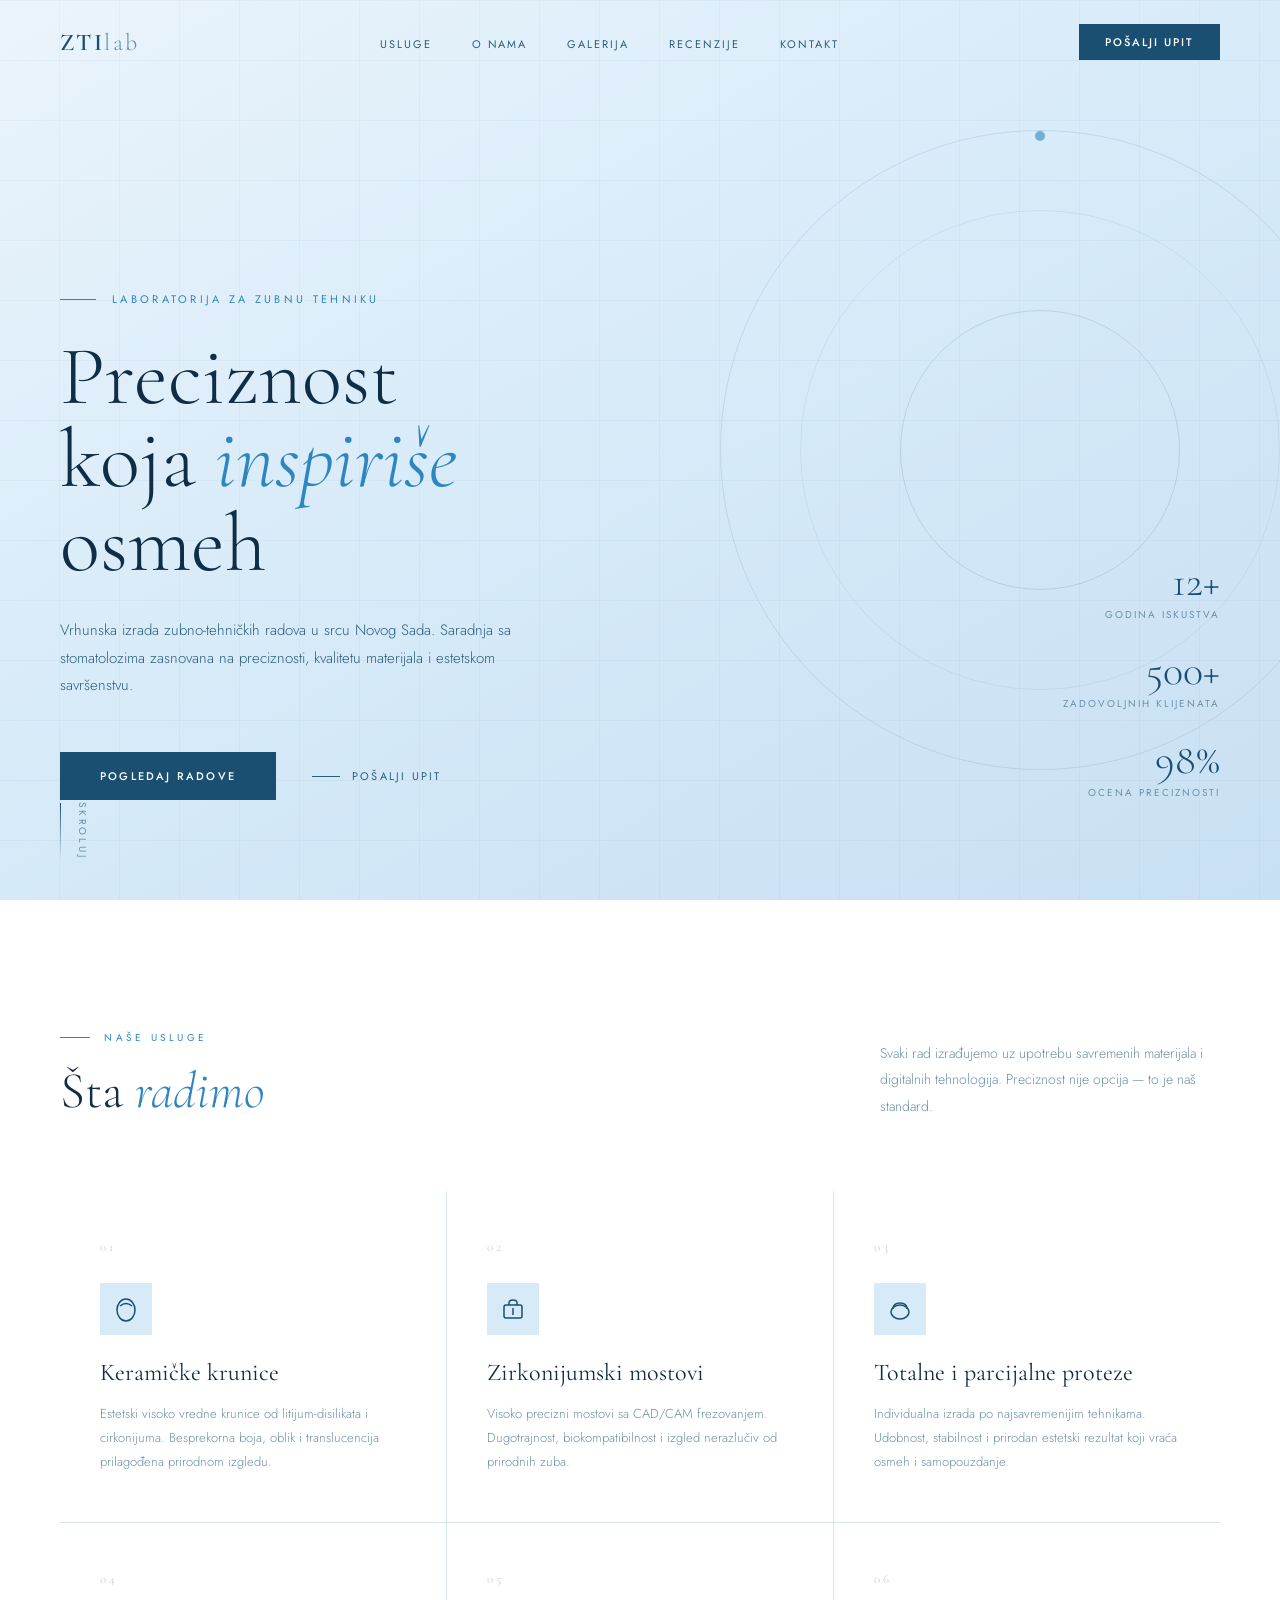
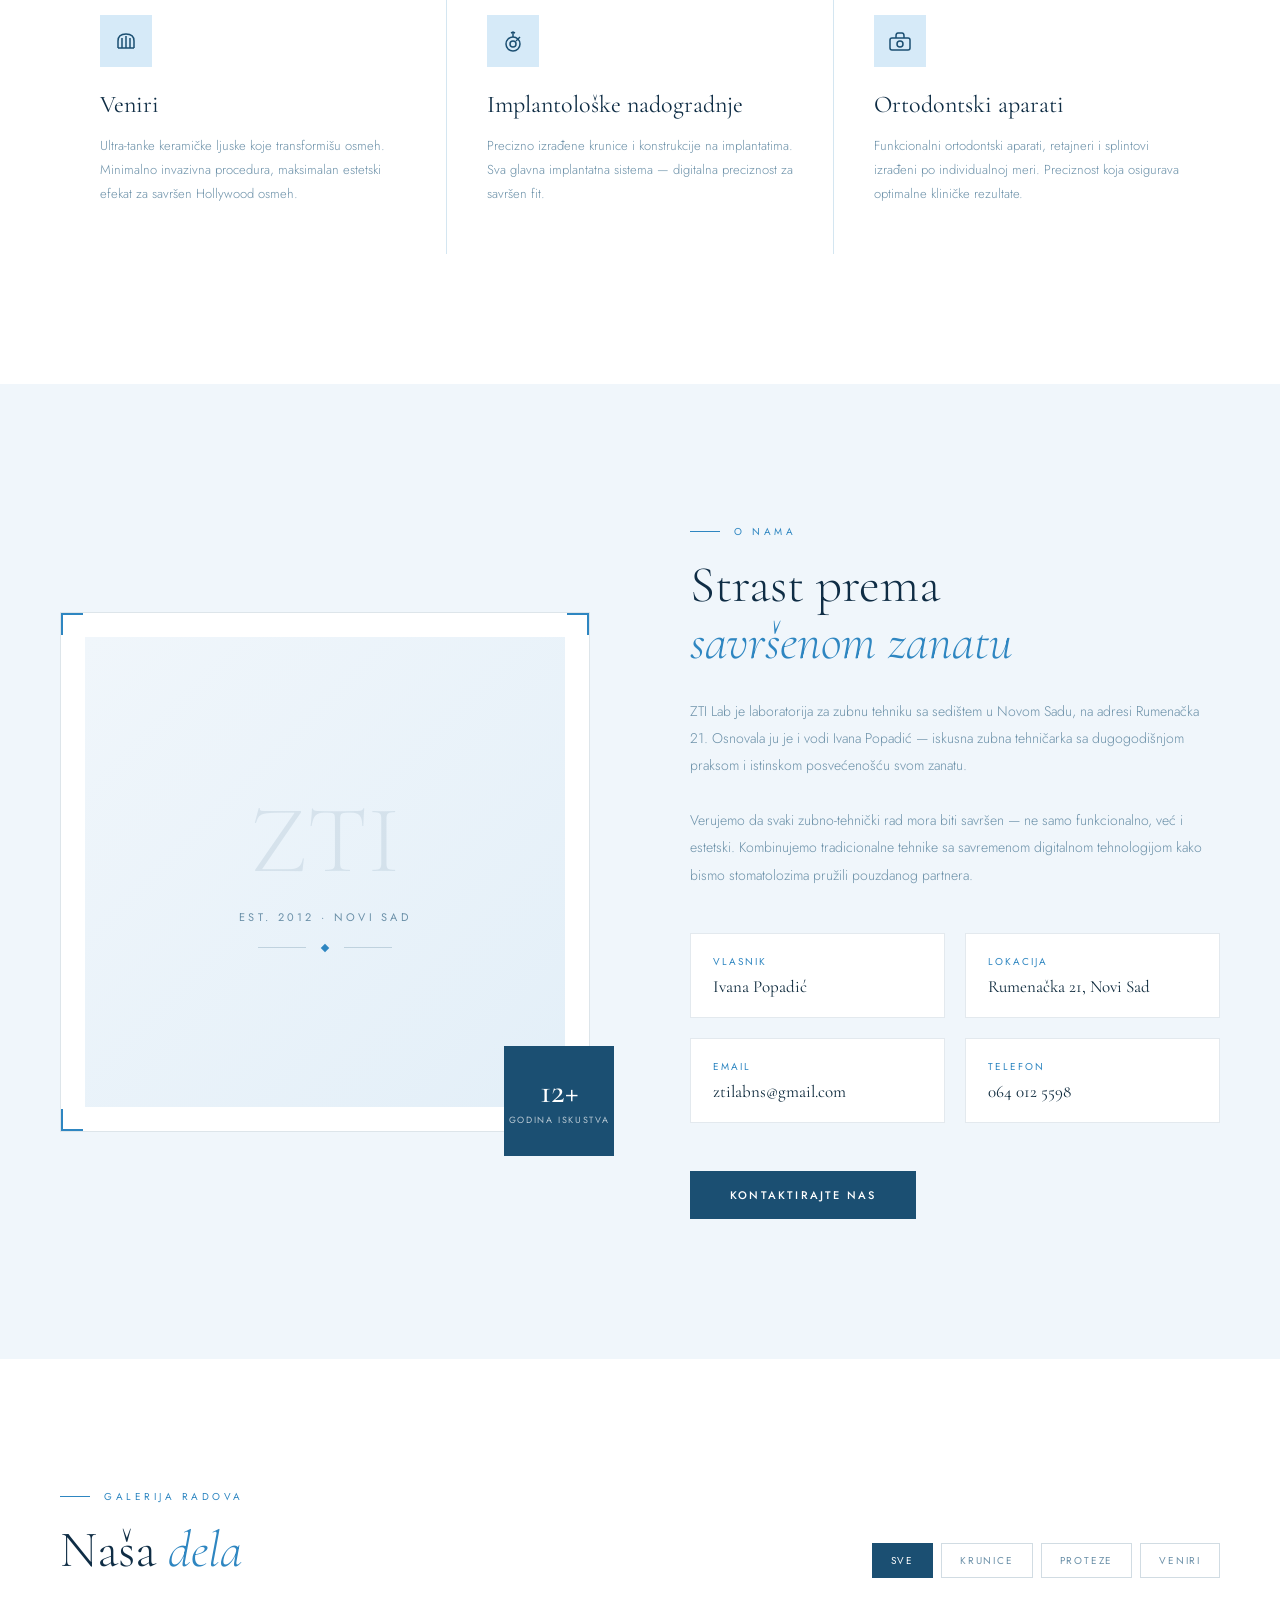
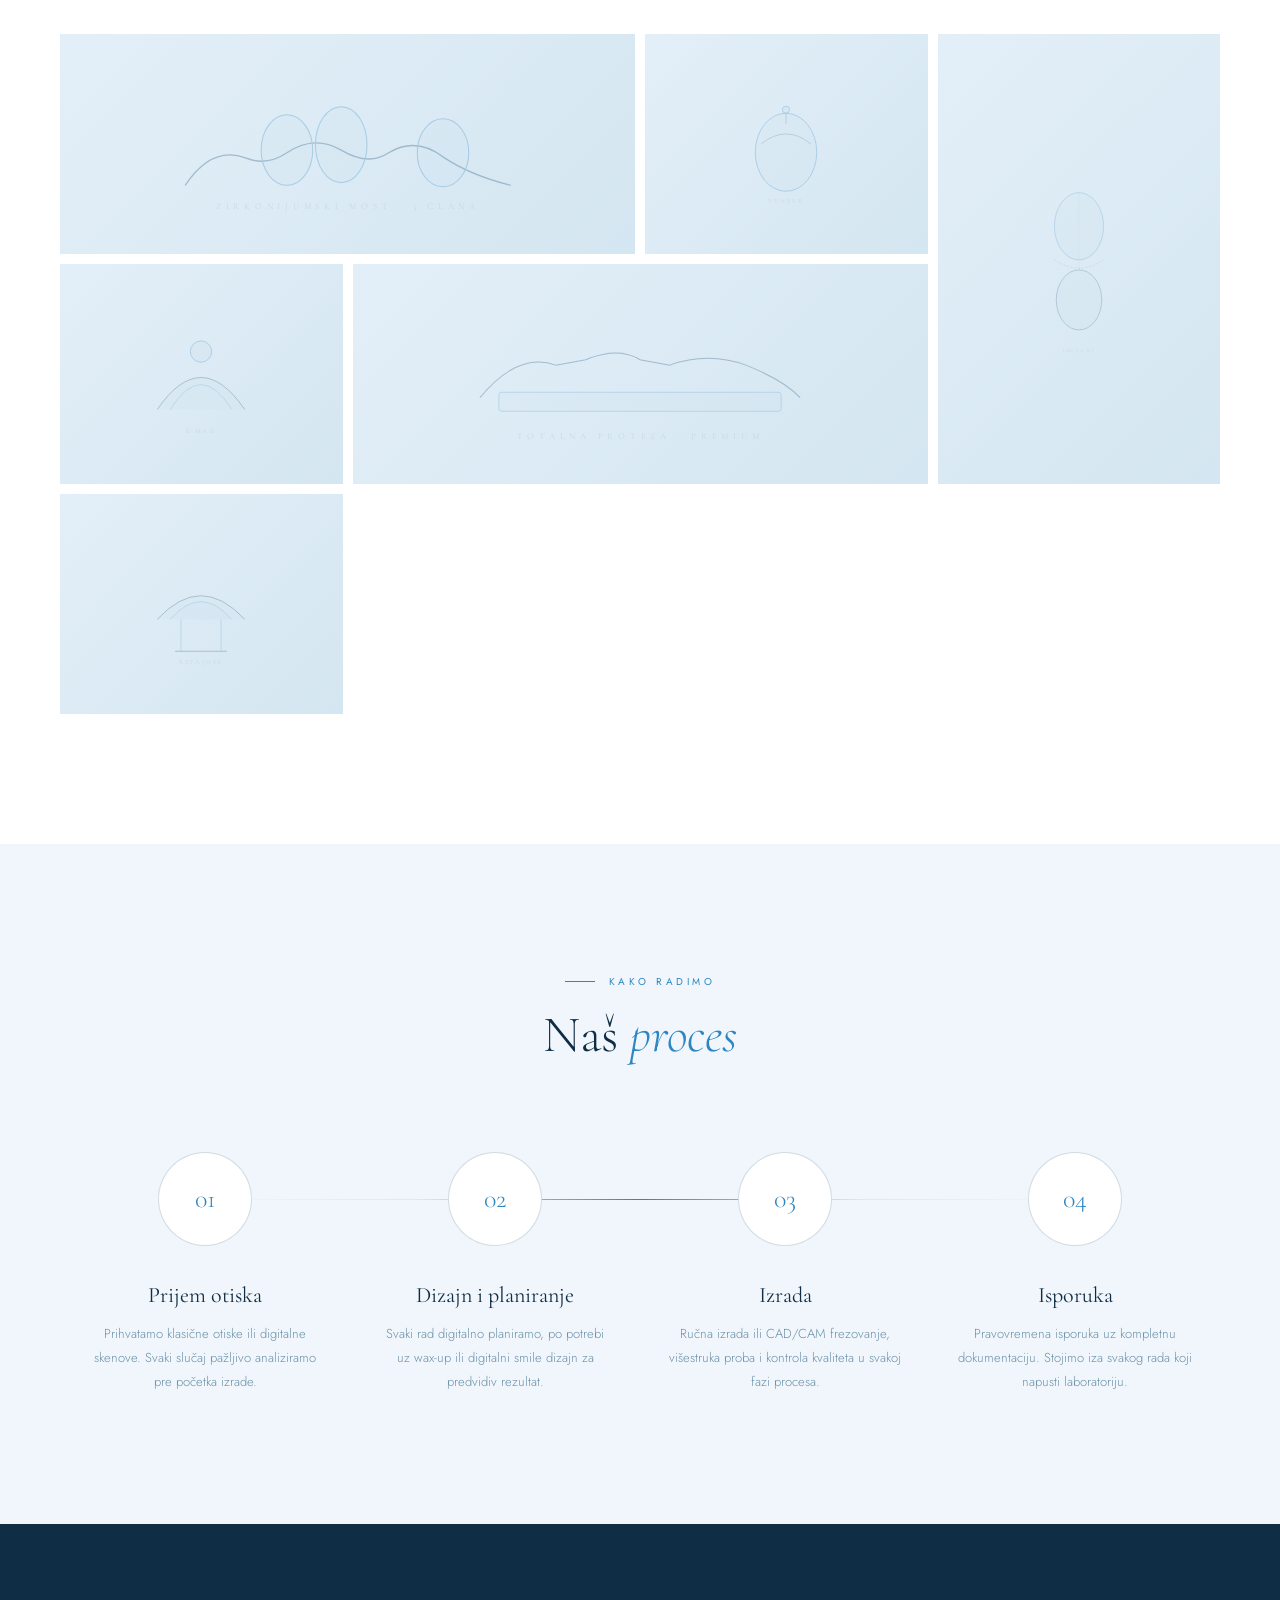
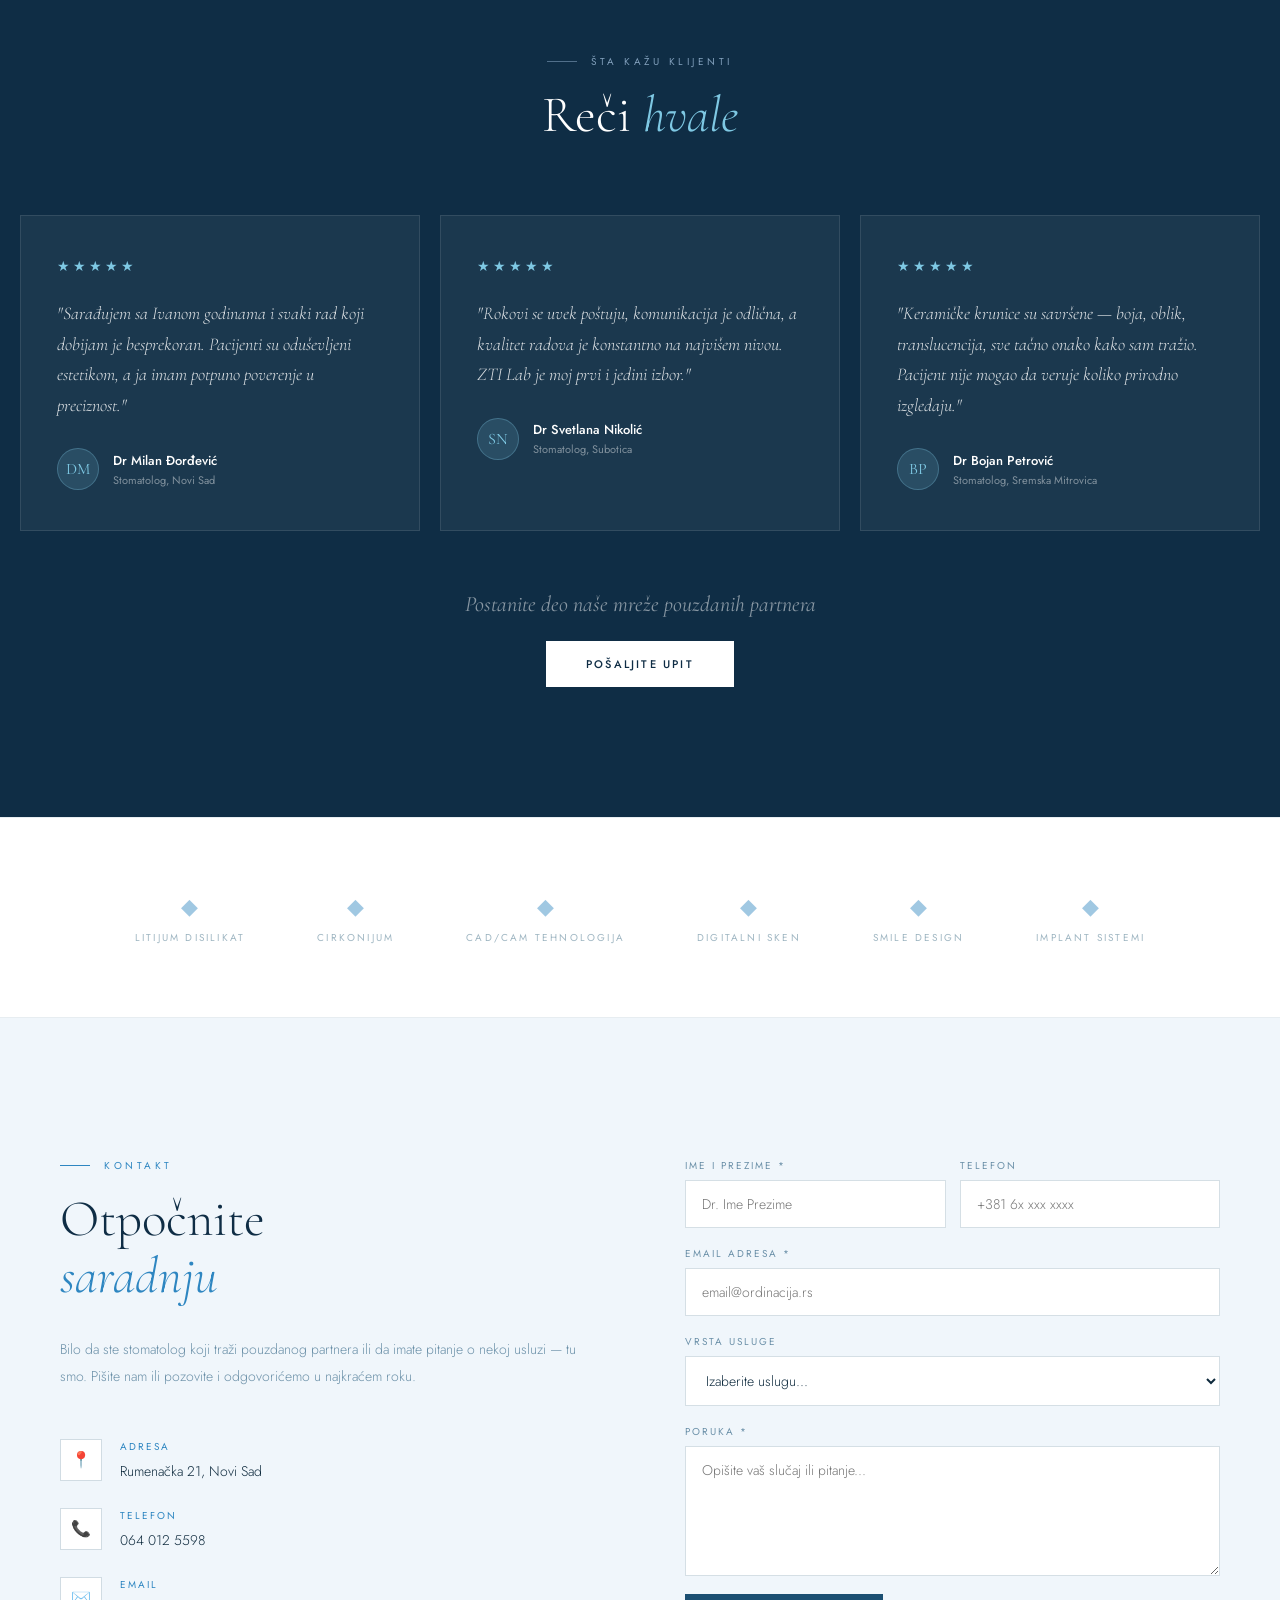
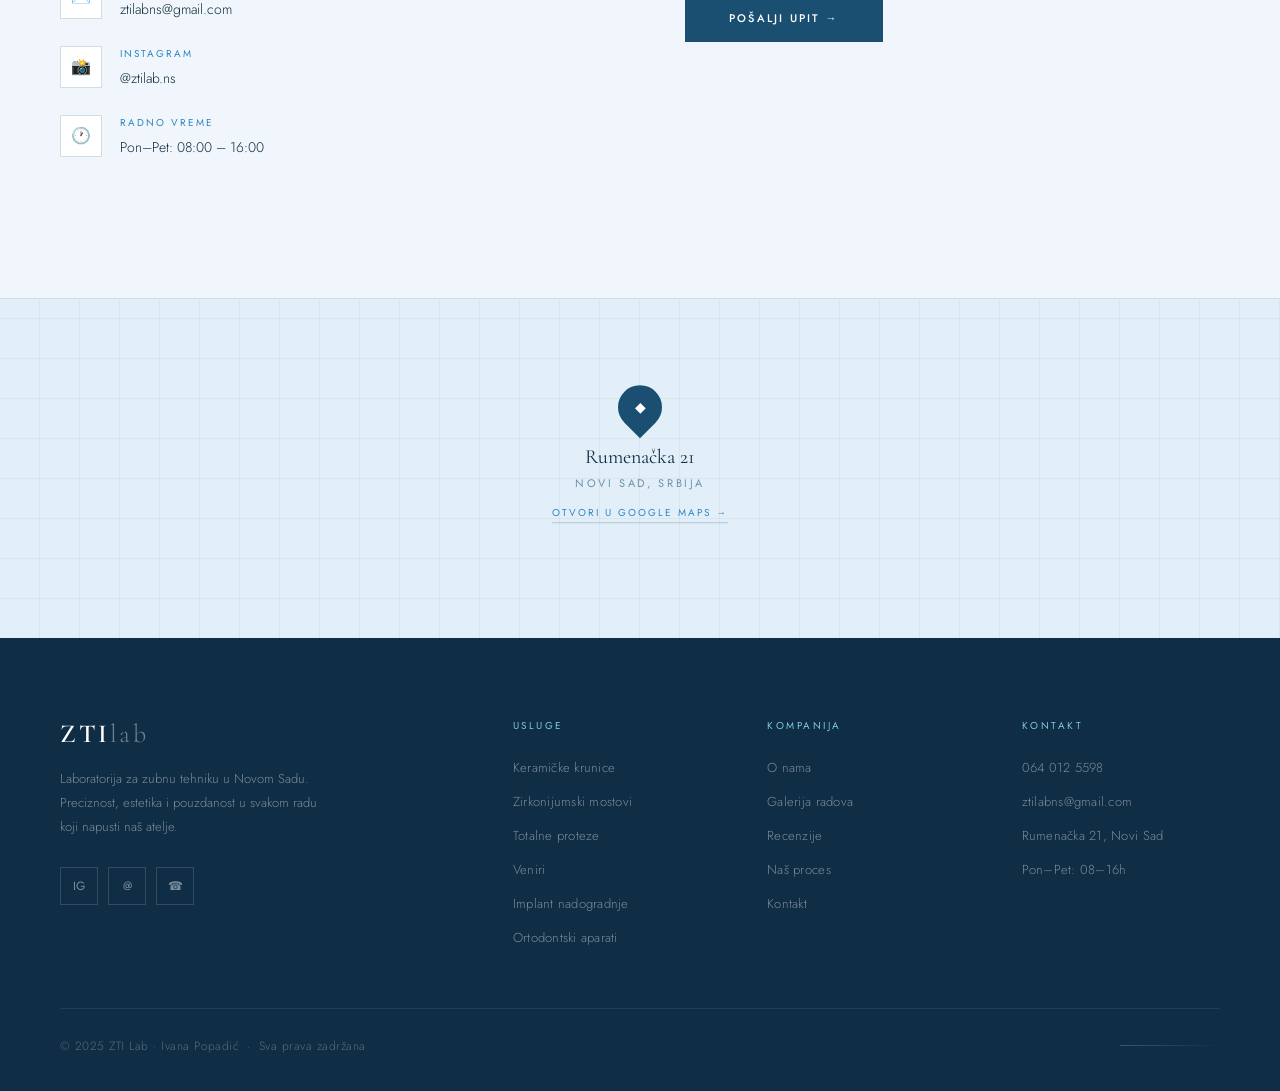
==== index.html @ 90ef0a5a "Add files via upload" ====
<!DOCTYPE html>
<html lang="sr">
<head>
<meta charset="UTF-8">
<meta name="viewport" content="width=device-width, initial-scale=1.0">
<title>ZTI Lab – Laboratorija za Zubnu Tehniku | Novi Sad</title>
<link rel="preconnect" href="https://fonts.googleapis.com">
<link href="https://fonts.googleapis.com/css2?family=Cormorant+Garamond:ital,wght@0,300;0,400;0,500;0,600;1,300;1,400&family=Jost:wght@200;300;400;500&display=swap" rel="stylesheet">
<style>
*, *::before, *::after { margin: 0; padding: 0; box-sizing: border-box; }

:root {
  --blue:        #1B4F72;
  --blue-light:  #2E86C1;
  --blue-mid:    #1A5276;
  --blue-pale:   #D6EAF8;
  --blue-dark:   #0F2D45;
  --accent:      #1B4F72;
  --bg:          #F0F6FB;
  --bg-2:        #E3EFF8;
  --bg-3:        #D4E6F1;
  --bg-card:     #FFFFFF;
  --text:        #0E2A3D;
  --text-mid:    #2C5F7A;
  --text-muted:  #6B90A8;
  --white:       #FFFFFF;
}

html { scroll-behavior: smooth; }

body {
  font-family: 'Jost', sans-serif;
  background: var(--bg);
  color: var(--text);
  overflow-x: hidden;
}

/* NAV */
nav {
  position: fixed;
  top: 0; left: 0; right: 0;
  z-index: 500;
  padding: 24px 60px;
  display: flex;
  align-items: center;
  justify-content: space-between;
  transition: background 0.4s, padding 0.4s, box-shadow 0.4s;
}
nav.scrolled {
  background: rgba(240,246,251,0.96);
  backdrop-filter: blur(16px);
  padding: 14px 60px;
  box-shadow: 0 1px 0 rgba(27,79,114,0.12);
}
.nav-logo {
  font-family: 'Cormorant Garamond', serif;
  font-size: 24px;
  font-weight: 600;
  letter-spacing: 0.1em;
  color: var(--blue);
  text-decoration: none;
}
.nav-logo span { color: var(--text-muted); font-weight: 300; }
.nav-links { display: flex; gap: 40px; list-style: none; }
.nav-links a {
  font-size: 11px;
  font-weight: 400;
  letter-spacing: 0.18em;
  text-transform: uppercase;
  color: var(--text-mid);
  text-decoration: none;
  transition: color 0.3s;
  position: relative;
}
.nav-links a::after {
  content: '';
  position: absolute;
  bottom: -4px; left: 0;
  width: 0; height: 1px;
  background: var(--blue-light);
  transition: width 0.3s ease;
}
.nav-links a:hover { color: var(--blue); }
.nav-links a:hover::after { width: 100%; }
.nav-cta {
  font-size: 11px;
  letter-spacing: 0.18em;
  text-transform: uppercase;
  color: var(--white);
  background: var(--blue);
  padding: 10px 26px;
  text-decoration: none;
  font-weight: 500;
  transition: background 0.3s, transform 0.2s;
}
.nav-cta:hover { background: var(--blue-light); transform: translateY(-1px); }
.hamburger {
  display: none;
  flex-direction: column;
  gap: 5px;
  background: none;
  border: none;
  padding: 4px;
  cursor: pointer;
}
.hamburger span { display: block; width: 24px; height: 1px; background: var(--blue); }

/* HERO */
.hero {
  min-height: 100vh;
  display: flex;
  align-items: flex-end;
  padding: 0 60px 100px;
  position: relative;
  overflow: hidden;
  background: linear-gradient(150deg, #EAF4FC 0%, #D6EAF8 50%, #C8E0F4 100%);
}
.hero-circles {
  position: absolute;
  right: -80px; top: 50%;
  transform: translateY(-50%);
  width: 640px; height: 640px;
  pointer-events: none;
}
.hero-circle-1 {
  position: absolute;
  inset: 0;
  border: 1px solid rgba(27,79,114,0.12);
  border-radius: 50%;
  animation: spin 40s linear infinite;
}
.hero-circle-2 {
  position: absolute;
  inset: 80px;
  border: 1px solid rgba(27,79,114,0.08);
  border-radius: 50%;
  animation: spin 28s linear infinite reverse;
}
.hero-circle-3 {
  position: absolute;
  inset: 180px;
  border: 1px solid rgba(27,79,114,0.15);
  border-radius: 50%;
}
.hero-dot {
  position: absolute;
  width: 10px; height: 10px;
  background: var(--blue-light);
  border-radius: 50%;
  top: 0; left: 50%;
  transform: translateX(-50%);
  opacity: 0.6;
}
@keyframes spin { to { transform: rotate(360deg); } }

.hero-grid {
  position: absolute;
  inset: 0;
  background-image:
    repeating-linear-gradient(0deg, transparent, transparent 59px, rgba(27,79,114,0.04) 59px, rgba(27,79,114,0.04) 60px),
    repeating-linear-gradient(90deg, transparent, transparent 59px, rgba(27,79,114,0.04) 59px, rgba(27,79,114,0.04) 60px);
}

.hero-content { position: relative; z-index: 2; max-width: 680px; }
.hero-eyebrow {
  font-size: 11px;
  letter-spacing: 0.3em;
  text-transform: uppercase;
  color: var(--blue-light);
  margin-bottom: 28px;
  display: flex;
  align-items: center;
  gap: 16px;
  opacity: 0;
  animation: fadeUp 0.9s 0.3s forwards;
}
.hero-eyebrow::before { content: ''; width: 36px; height: 1px; background: var(--blue-light); }
.hero-title {
  font-family: 'Cormorant Garamond', serif;
  font-size: clamp(52px, 6.5vw, 88px);
  font-weight: 300;
  line-height: 1.0;
  color: var(--blue-dark);
  margin-bottom: 32px;
  opacity: 0;
  animation: fadeUp 0.9s 0.5s forwards;
}
.hero-title em { font-style: italic; color: var(--blue-light); }
.hero-desc {
  font-size: 15px;
  font-weight: 300;
  line-height: 1.85;
  color: var(--text-mid);
  max-width: 460px;
  margin-bottom: 52px;
  opacity: 0;
  animation: fadeUp 0.9s 0.7s forwards;
}
.hero-actions {
  display: flex;
  align-items: center;
  gap: 36px;
  opacity: 0;
  animation: fadeUp 0.9s 0.9s forwards;
}
.btn-primary {
  background: var(--blue);
  color: var(--white);
  padding: 16px 40px;
  font-size: 11px;
  letter-spacing: 0.2em;
  text-transform: uppercase;
  font-weight: 500;
  text-decoration: none;
  transition: background 0.3s, transform 0.2s;
  display: inline-block;
}
.btn-primary:hover { background: var(--blue-light); transform: translateY(-2px); }
.btn-secondary {
  font-size: 11px;
  letter-spacing: 0.2em;
  text-transform: uppercase;
  color: var(--text-mid);
  text-decoration: none;
  display: flex;
  align-items: center;
  gap: 12px;
  transition: color 0.3s;
}
.btn-secondary::before { content: ''; width: 28px; height: 1px; background: currentColor; transition: width 0.3s; }
.btn-secondary:hover { color: var(--blue); }
.btn-secondary:hover::before { width: 44px; }

.hero-stats {
  position: absolute;
  bottom: 100px; right: 60px;
  z-index: 2;
  display: flex;
  flex-direction: column;
  gap: 28px;
  opacity: 0;
  animation: fadeUp 0.9s 1.1s forwards;
}
.stat { text-align: right; }
.stat-num {
  font-family: 'Cormorant Garamond', serif;
  font-size: 42px;
  font-weight: 300;
  color: var(--blue);
  line-height: 1;
}
.stat-label {
  font-size: 10px;
  letter-spacing: 0.2em;
  text-transform: uppercase;
  color: var(--text-muted);
  margin-top: 4px;
}

.scroll-indicator {
  position: absolute;
  bottom: 40px; left: 60px;
  display: flex;
  align-items: center;
  gap: 14px;
  z-index: 2;
  opacity: 0;
  animation: fadeUp 0.9s 1.2s forwards;
}
.scroll-line {
  width: 1px; height: 56px;
  background: linear-gradient(to bottom, var(--blue), transparent);
  animation: pulse 2s ease-in-out infinite;
}
@keyframes pulse { 0%,100%{opacity:1} 50%{opacity:0.3} }
.scroll-text {
  font-size: 10px;
  letter-spacing: 0.28em;
  text-transform: uppercase;
  color: var(--text-muted);
  writing-mode: vertical-rl;
}

@keyframes fadeUp {
  from { opacity: 0; transform: translateY(28px); }
  to   { opacity: 1; transform: translateY(0); }
}

/* SECTION HELPERS */
.section-label {
  font-size: 10px;
  letter-spacing: 0.35em;
  text-transform: uppercase;
  color: var(--blue-light);
  display: flex;
  align-items: center;
  gap: 14px;
  margin-bottom: 18px;
}
.section-label::before { content: ''; width: 30px; height: 1px; background: var(--blue-light); }
.section-title {
  font-family: 'Cormorant Garamond', serif;
  font-size: clamp(34px, 4vw, 54px);
  font-weight: 300;
  line-height: 1.1;
  color: var(--blue-dark);
}
.section-title em { font-style: italic; color: var(--blue-light); }

/* REVEAL */
.reveal { opacity: 0; transform: translateY(36px); transition: opacity 0.75s ease, transform 0.75s ease; }
.reveal.visible { opacity: 1; transform: translateY(0); }
.reveal-d1 { transition-delay: 0.1s; }
.reveal-d2 { transition-delay: 0.2s; }
.reveal-d3 { transition-delay: 0.3s; }

/* USLUGE */
.services {
  padding: 130px 60px;
  background: var(--white);
}
.services-header {
  display: flex;
  justify-content: space-between;
  align-items: flex-end;
  margin-bottom: 72px;
}
.services-intro {
  max-width: 340px;
  font-size: 14px;
  font-weight: 300;
  line-height: 1.9;
  color: var(--text-muted);
}
.services-grid {
  display: grid;
  grid-template-columns: repeat(3, 1fr);
  gap: 1px;
  background: var(--bg-3);
}
.service-card {
  background: var(--white);
  padding: 48px 40px;
  transition: background 0.35s;
  position: relative;
  overflow: hidden;
}
.service-card::after {
  content: '';
  position: absolute;
  bottom: 0; left: 0;
  width: 100%; height: 3px;
  background: var(--blue-light);
  transform: scaleX(0);
  transform-origin: left;
  transition: transform 0.4s ease;
}
.service-card:hover { background: var(--bg); }
.service-card:hover::after { transform: scaleX(1); }
.service-number {
  font-family: 'Cormorant Garamond', serif;
  font-size: 13px;
  letter-spacing: 0.2em;
  color: var(--blue-pale);
  color: rgba(27,79,114,0.25);
  margin-bottom: 28px;
}
.service-icon-wrap {
  width: 52px; height: 52px;
  background: var(--blue-pale);
  display: flex;
  align-items: center;
  justify-content: center;
  margin-bottom: 24px;
  transition: background 0.3s;
}
.service-card:hover .service-icon-wrap { background: var(--blue); }
.service-icon-wrap svg { transition: stroke 0.3s; }
.service-card:hover .service-icon-wrap svg { stroke: white !important; }
.service-name {
  font-family: 'Cormorant Garamond', serif;
  font-size: 24px;
  font-weight: 400;
  color: var(--blue-dark);
  margin-bottom: 14px;
  line-height: 1.2;
}
.service-desc {
  font-size: 13px;
  font-weight: 300;
  line-height: 1.85;
  color: var(--text-muted);
}

/* O NAMA */
.about {
  padding: 140px 60px;
  background: var(--bg);
  display: grid;
  grid-template-columns: 1fr 1fr;
  gap: 100px;
  align-items: center;
}
.about-visual {
  position: relative;
  height: 520px;
}
.about-frame {
  position: absolute;
  inset: 0;
  background: var(--white);
  border: 1px solid rgba(27,79,114,0.15);
  display: flex;
  align-items: center;
  justify-content: center;
}
.about-frame-inner {
  width: calc(100% - 48px);
  height: calc(100% - 48px);
  background: linear-gradient(135deg, var(--bg) 0%, var(--bg-2) 100%);
  display: flex;
  flex-direction: column;
  align-items: center;
  justify-content: center;
  gap: 20px;
}
.about-monogram {
  font-family: 'Cormorant Garamond', serif;
  font-size: 96px;
  font-weight: 300;
  color: rgba(27,79,114,0.1);
  line-height: 1;
}
.about-frame-label {
  font-size: 11px;
  letter-spacing: 0.3em;
  text-transform: uppercase;
  color: var(--text-muted);
}
.about-frame-divider {
  display: flex; align-items: center; gap: 16px;
}
.about-frame-divider-line { width: 48px; height: 1px; background: rgba(27,79,114,0.2); }
.about-frame-divider-dot { width: 6px; height: 6px; background: var(--blue-light); transform: rotate(45deg); }
.about-corner {
  position: absolute;
  width: 22px; height: 22px;
}
.about-corner.tl { top: 0; left: 0; border-top: 2px solid var(--blue-light); border-left: 2px solid var(--blue-light); }
.about-corner.tr { top: 0; right: 0; border-top: 2px solid var(--blue-light); border-right: 2px solid var(--blue-light); }
.about-corner.bl { bottom: 0; left: 0; border-bottom: 2px solid var(--blue-light); border-left: 2px solid var(--blue-light); }
.about-corner.br { bottom: 0; right: 0; border-bottom: 2px solid var(--blue-light); border-right: 2px solid var(--blue-light); }
.about-badge {
  position: absolute;
  bottom: -24px; right: -24px;
  width: 110px; height: 110px;
  background: var(--blue);
  display: flex;
  flex-direction: column;
  align-items: center;
  justify-content: center;
}
.about-badge-num {
  font-family: 'Cormorant Garamond', serif;
  font-size: 34px;
  font-weight: 500;
  color: var(--white);
  line-height: 1;
}
.about-badge-text {
  font-size: 9px;
  letter-spacing: 0.18em;
  text-transform: uppercase;
  color: rgba(255,255,255,0.7);
  text-align: center;
  margin-top: 4px;
}
.about-content .section-title { margin-bottom: 28px; }
.about-text {
  font-size: 14px;
  font-weight: 300;
  line-height: 1.95;
  color: var(--text-muted);
  margin-bottom: 44px;
}
.about-details {
  display: grid;
  grid-template-columns: 1fr 1fr;
  gap: 20px;
  margin-bottom: 48px;
}
.about-detail {
  padding: 20px 22px;
  border: 1px solid rgba(27,79,114,0.12);
  background: var(--white);
}
.about-detail-label {
  font-size: 10px;
  letter-spacing: 0.2em;
  text-transform: uppercase;
  color: var(--blue-light);
  margin-bottom: 7px;
}
.about-detail-value {
  font-family: 'Cormorant Garamond', serif;
  font-size: 17px;
  color: var(--text);
}

/* GALERIJA */
.gallery {
  padding: 130px 60px;
  background: var(--white);
}
.gallery-header {
  display: flex;
  justify-content: space-between;
  align-items: flex-end;
  margin-bottom: 56px;
}
.gallery-filter { display: flex; gap: 8px; }
.filter-btn {
  font-size: 10px;
  letter-spacing: 0.18em;
  text-transform: uppercase;
  padding: 9px 18px;
  background: none;
  border: 1px solid rgba(27,79,114,0.2);
  color: var(--text-muted);
  cursor: pointer;
  transition: all 0.3s;
  font-family: 'Jost', sans-serif;
}
.filter-btn.active, .filter-btn:hover {
  background: var(--blue);
  color: var(--white);
  border-color: var(--blue);
}
.gallery-grid {
  display: grid;
  grid-template-columns: repeat(4, 1fr);
  grid-auto-rows: 220px;
  gap: 10px;
}
.gallery-item { position: relative; overflow: hidden; background: var(--bg-2); }
.gallery-item.wide { grid-column: span 2; }
.gallery-item.tall { grid-row: span 2; }
.gallery-item-inner {
  width: 100%; height: 100%;
  display: flex;
  align-items: center;
  justify-content: center;
  transition: transform 0.6s ease;
  background: linear-gradient(135deg, var(--bg-2), var(--bg-3));
  position: relative;
}
.gallery-item:hover .gallery-item-inner { transform: scale(1.04); }
.gallery-overlay {
  position: absolute;
  inset: 0;
  background: linear-gradient(to top, rgba(11,42,72,0.88) 0%, transparent 55%);
  opacity: 0;
  transition: opacity 0.4s;
  display: flex;
  align-items: flex-end;
  padding: 22px;
}
.gallery-item:hover .gallery-overlay { opacity: 1; }
.gallery-label {
  font-family: 'Cormorant Garamond', serif;
  font-size: 17px;
  color: white;
}
.gallery-sublabel {
  font-size: 10px;
  letter-spacing: 0.18em;
  text-transform: uppercase;
  color: rgba(180,210,240,0.85);
  margin-top: 4px;
}
.gallery-art { opacity: 0.3; }

/* PROCES */
.process {
  padding: 130px 60px;
  background: var(--bg);
}
.process-header { text-align: center; margin-bottom: 88px; }
.process-header .section-label { justify-content: center; }
.process-steps {
  display: grid;
  grid-template-columns: repeat(4, 1fr);
  position: relative;
}
.process-steps::before {
  content: '';
  position: absolute;
  top: 47px;
  left: 12%; right: 12%;
  height: 1px;
  background: linear-gradient(90deg, transparent, var(--blue-pale), var(--blue-light), var(--blue-pale), transparent);
}
.process-step { padding: 0 28px; text-align: center; }
.step-dot {
  width: 94px; height: 94px;
  border: 1px solid rgba(27,79,114,0.2);
  border-radius: 50%;
  display: flex;
  align-items: center;
  justify-content: center;
  margin: 0 auto 36px;
  background: var(--white);
  transition: border-color 0.4s, background 0.4s, box-shadow 0.4s;
}
.process-step:hover .step-dot {
  border-color: var(--blue-light);
  background: var(--blue-pale);
  box-shadow: 0 0 0 8px rgba(27,79,114,0.05);
}
.step-dot-inner {
  font-family: 'Cormorant Garamond', serif;
  font-size: 26px;
  font-weight: 300;
  color: var(--blue-light);
  transition: color 0.4s;
}
.process-step:hover .step-dot-inner { color: var(--blue); }
.step-title {
  font-family: 'Cormorant Garamond', serif;
  font-size: 22px;
  font-weight: 400;
  color: var(--blue-dark);
  margin-bottom: 14px;
}
.step-desc {
  font-size: 13px;
  font-weight: 300;
  line-height: 1.85;
  color: var(--text-muted);
}

/* RECENZIJE */
.reviews {
  padding: 130px 0;
  background: var(--blue-dark);
  overflow: hidden;
}
.reviews-header { text-align: center; margin-bottom: 72px; padding: 0 60px; }
.reviews-header .section-label { justify-content: center; color: rgba(180,210,240,0.7); }
.reviews-header .section-label::before { background: rgba(180,210,240,0.4); }
.reviews-header .section-title { color: var(--white); }
.reviews-header .section-title em { color: #7EC8E3; }

.reviews-track {
  display: flex;
  gap: 20px;
  animation: marquee 32s linear infinite;
  width: max-content;
  padding: 0 20px;
}
.reviews-track:hover { animation-play-state: paused; }
@keyframes marquee { from { transform: translateX(0); } to { transform: translateX(-50%); } }

.review-card {
  width: 400px;
  flex-shrink: 0;
  background: rgba(255,255,255,0.05);
  border: 1px solid rgba(255,255,255,0.1);
  padding: 40px 36px;
  transition: background 0.3s, border-color 0.3s;
}
.review-card:hover {
  background: rgba(255,255,255,0.09);
  border-color: rgba(126,200,227,0.3);
}
.review-stars { color: #7EC8E3; font-size: 14px; letter-spacing: 3px; margin-bottom: 22px; }
.review-text {
  font-family: 'Cormorant Garamond', serif;
  font-size: 18px;
  font-weight: 300;
  font-style: italic;
  line-height: 1.7;
  color: rgba(255,255,255,0.85);
  margin-bottom: 28px;
}
.review-author { display: flex; align-items: center; gap: 14px; }
.review-avatar {
  width: 42px; height: 42px;
  border-radius: 50%;
  background: rgba(126,200,227,0.15);
  border: 1px solid rgba(126,200,227,0.3);
  display: flex;
  align-items: center;
  justify-content: center;
  font-family: 'Cormorant Garamond', serif;
  font-size: 16px;
  color: #7EC8E3;
}
.review-name { font-size: 13px; font-weight: 500; color: var(--white); }
.review-role { font-size: 11px; color: rgba(255,255,255,0.45); margin-top: 2px; }

.reviews-cta { text-align: center; margin-top: 60px; padding: 0 60px; }
.reviews-cta p {
  font-family: 'Cormorant Garamond', serif;
  font-size: 22px;
  font-style: italic;
  color: rgba(255,255,255,0.5);
  margin-bottom: 24px;
}
.btn-primary-light {
  background: var(--white);
  color: var(--blue-dark);
  padding: 15px 40px;
  font-size: 11px;
  letter-spacing: 0.2em;
  text-transform: uppercase;
  font-weight: 500;
  text-decoration: none;
  display: inline-block;
  transition: background 0.3s, transform 0.2s;
}
.btn-primary-light:hover { background: #7EC8E3; transform: translateY(-2px); }

/* CERTIFIKATI */
.certifications {
  padding: 72px 60px;
  background: var(--white);
  border-top: 1px solid rgba(27,79,114,0.1);
  border-bottom: 1px solid rgba(27,79,114,0.1);
}
.cert-inner {
  display: flex;
  align-items: center;
  justify-content: center;
  gap: 72px;
  flex-wrap: wrap;
}
.cert-item { text-align: center; opacity: 0.45; transition: opacity 0.3s; }
.cert-item:hover { opacity: 1; }
.cert-icon { font-size: 22px; color: var(--blue-light); }
.cert-name {
  font-size: 10px;
  letter-spacing: 0.22em;
  text-transform: uppercase;
  color: var(--text-mid);
  display: block;
  margin-top: 8px;
}

/* KONTAKT */
.contact {
  padding: 140px 60px;
  background: var(--bg);
  display: grid;
  grid-template-columns: 1fr 1fr;
  gap: 90px;
}
.contact-info .section-title { margin-bottom: 32px; }
.contact-text {
  font-size: 14px;
  font-weight: 300;
  line-height: 1.95;
  color: var(--text-muted);
  margin-bottom: 48px;
}
.contact-details { display: flex; flex-direction: column; gap: 26px; }
.contact-item { display: flex; gap: 18px; align-items: flex-start; }
.contact-icon {
  width: 42px; height: 42px;
  border: 1px solid rgba(27,79,114,0.2);
  background: var(--white);
  display: flex;
  align-items: center;
  justify-content: center;
  font-size: 16px;
  flex-shrink: 0;
  color: var(--blue-light);
}
.contact-item-label {
  font-size: 10px;
  letter-spacing: 0.2em;
  text-transform: uppercase;
  color: var(--blue-light);
  margin-bottom: 5px;
}
.contact-item-value {
  font-size: 14px;
  font-weight: 300;
  color: var(--text);
  text-decoration: none;
  transition: color 0.3s;
}
a.contact-item-value:hover { color: var(--blue-light); }

/* FORM */
.contact-form { display: flex; flex-direction: column; gap: 18px; }
.form-row { display: grid; grid-template-columns: 1fr 1fr; gap: 14px; }
.form-group { display: flex; flex-direction: column; gap: 7px; }
.form-label {
  font-size: 10px;
  letter-spacing: 0.2em;
  text-transform: uppercase;
  color: var(--text-muted);
}
.form-input, .form-textarea, .form-select {
  background: var(--white);
  border: 1px solid rgba(27,79,114,0.18);
  color: var(--text);
  padding: 13px 16px;
  font-size: 14px;
  font-family: 'Jost', sans-serif;
  font-weight: 300;
  outline: none;
  transition: border-color 0.3s, box-shadow 0.3s;
  width: 100%;
}
.form-input:focus, .form-textarea:focus, .form-select:focus {
  border-color: var(--blue-light);
  box-shadow: 0 0 0 3px rgba(27,79,114,0.08);
}
.form-textarea { resize: vertical; min-height: 130px; }
.form-select option { background: white; color: var(--text); }
.form-submit {
  background: var(--blue);
  color: var(--white);
  border: none;
  padding: 16px 44px;
  font-size: 11px;
  letter-spacing: 0.2em;
  text-transform: uppercase;
  font-weight: 500;
  font-family: 'Jost', sans-serif;
  cursor: pointer;
  transition: background 0.3s, transform 0.2s;
  align-self: flex-start;
}
.form-submit:hover { background: var(--blue-light); transform: translateY(-1px); }
.form-success {
  display: none;
  background: rgba(27,79,114,0.08);
  border: 1px solid rgba(27,79,114,0.25);
  padding: 18px 22px;
  font-size: 13px;
  color: var(--blue);
  letter-spacing: 0.04em;
}

/* MAPA */
.map-section {
  height: 340px;
  position: relative;
  overflow: hidden;
  background: var(--bg-2);
  border-top: 1px solid rgba(27,79,114,0.1);
}
.map-grid {
  position: absolute;
  inset: 0;
  background-image:
    repeating-linear-gradient(0deg, transparent, transparent 39px, rgba(27,79,114,0.06) 39px, rgba(27,79,114,0.06) 40px),
    repeating-linear-gradient(90deg, transparent, transparent 39px, rgba(27,79,114,0.06) 39px, rgba(27,79,114,0.06) 40px);
}
.map-pin {
  position: absolute;
  top: 50%; left: 50%;
  transform: translate(-50%,-60%);
  text-align: center;
  z-index: 2;
}
.map-pin-icon {
  width: 44px; height: 44px;
  background: var(--blue);
  border-radius: 50% 50% 50% 0;
  transform: rotate(-45deg);
  margin: 0 auto 16px;
  display: flex;
  align-items: center;
  justify-content: center;
}
.map-pin-icon::after {
  content: '◆';
  color: white;
  font-size: 14px;
  transform: rotate(45deg);
  display: block;
}
.map-address {
  font-family: 'Cormorant Garamond', serif;
  font-size: 20px;
  color: var(--blue-dark);
  margin-bottom: 6px;
}
.map-city {
  font-size: 11px;
  letter-spacing: 0.24em;
  text-transform: uppercase;
  color: var(--text-muted);
}
.map-link {
  display: inline-block;
  margin-top: 14px;
  font-size: 10px;
  letter-spacing: 0.2em;
  text-transform: uppercase;
  color: var(--blue-light);
  text-decoration: none;
  border-bottom: 1px solid rgba(27,79,114,0.25);
  padding-bottom: 2px;
  transition: border-color 0.3s;
}
.map-link:hover { border-color: var(--blue-light); }

/* FOOTER */
footer {
  background: var(--blue-dark);
  padding: 80px 60px 36px;
}
.footer-top {
  display: grid;
  grid-template-columns: 2fr 1fr 1fr 1fr;
  gap: 56px;
  margin-bottom: 60px;
}
.footer-logo {
  font-family: 'Cormorant Garamond', serif;
  font-size: 26px;
  font-weight: 600;
  letter-spacing: 0.1em;
  color: var(--white);
  text-decoration: none;
  display: block;
  margin-bottom: 18px;
}
.footer-logo span { color: rgba(255,255,255,0.4); font-weight: 300; }
.footer-tagline {
  font-size: 13px;
  font-weight: 300;
  line-height: 1.85;
  color: rgba(255,255,255,0.45);
  max-width: 270px;
  margin-bottom: 28px;
}
.footer-social { display: flex; gap: 10px; }
.social-link {
  width: 38px; height: 38px;
  border: 1px solid rgba(255,255,255,0.15);
  display: flex;
  align-items: center;
  justify-content: center;
  color: rgba(255,255,255,0.45);
  font-size: 12px;
  text-decoration: none;
  transition: all 0.3s;
  font-family: 'Jost', sans-serif;
}
.social-link:hover { border-color: #7EC8E3; color: #7EC8E3; }
.footer-col-title {
  font-size: 10px;
  letter-spacing: 0.25em;
  text-transform: uppercase;
  color: #7EC8E3;
  margin-bottom: 22px;
}
.footer-col ul { list-style: none; display: flex; flex-direction: column; gap: 11px; }
.footer-col ul li a {
  font-size: 13px;
  font-weight: 300;
  color: rgba(255,255,255,0.45);
  text-decoration: none;
  transition: color 0.3s;
  letter-spacing: 0.02em;
}
.footer-col ul li a:hover { color: var(--white); }
.footer-bottom {
  border-top: 1px solid rgba(255,255,255,0.08);
  padding-top: 28px;
  display: flex;
  justify-content: space-between;
  align-items: center;
}
.footer-copy {
  font-size: 12px;
  font-weight: 300;
  color: rgba(255,255,255,0.3);
  letter-spacing: 0.04em;
}
.footer-sep { color: rgba(126,200,227,0.5); margin: 0 8px; }
.footer-line { width: 100px; height: 1px; background: linear-gradient(90deg, #7EC8E3, transparent); opacity: 0.3; }

/* RESPONSIVE */
@media (max-width: 1100px) {
  nav, nav.scrolled { padding: 18px 32px; }
  .nav-links, .nav-cta { display: none; }
  .hamburger { display: flex; }
  .hero { padding: 0 32px 80px; }
  .hero-stats { right: 32px; }
  .services { padding: 80px 32px; }
  .services-header { flex-direction: column; align-items: flex-start; gap: 20px; }
  .services-grid { grid-template-columns: 1fr 1fr; }
  .about { padding: 80px 32px; grid-template-columns: 1fr; gap: 60px; }
  .gallery { padding: 80px 32px; }
  .gallery-header { flex-direction: column; align-items: flex-start; gap: 20px; }
  .gallery-grid { grid-template-columns: 1fr 1fr; }
  .gallery-item.wide { grid-column: span 2; }
  .process { padding: 80px 32px; }
  .process-steps { grid-template-columns: 1fr 1fr; }
  .process-steps::before { display: none; }
  .reviews-header { padding: 0 32px; }
  .reviews-cta { padding: 0 32px; }
  .certifications { padding: 60px 32px; }
  .cert-inner { gap: 40px; }
  .contact { padding: 80px 32px; grid-template-columns: 1fr; gap: 56px; }
  .footer-top { grid-template-columns: 1fr 1fr; gap: 40px; }
  footer { padding: 60px 32px 32px; }
}
@media (max-width: 640px) {
  .hero-stats { display: none; }
  .services-grid { grid-template-columns: 1fr; }
  .gallery-grid { grid-template-columns: 1fr 1fr; grid-auto-rows: 160px; }
  .gallery-item.wide { grid-column: span 2; }
  .gallery-item.tall { grid-row: auto; }
  .process-steps { grid-template-columns: 1fr; }
  .form-row { grid-template-columns: 1fr; }
  .footer-top { grid-template-columns: 1fr; }
  .about-details { grid-template-columns: 1fr; }
}
</style>
</head>
<body>

<!-- NAV -->
<nav id="mainNav">
  <a href="#" class="nav-logo">ZTI<span>lab</span></a>
  <ul class="nav-links">
    <li><a href="#usluge">Usluge</a></li>
    <li><a href="#onama">O nama</a></li>
    <li><a href="#galerija">Galerija</a></li>
    <li><a href="#recenzije">Recenzije</a></li>
    <li><a href="#kontakt">Kontakt</a></li>
  </ul>
  <a href="#kontakt" class="nav-cta">Pošalji upit</a>
  <button class="hamburger" aria-label="Menu">
    <span></span><span></span><span></span>
  </button>
</nav>

<!-- HERO -->
<section class="hero" id="hero">
  <div class="hero-grid"></div>
  <div class="hero-circles">
    <div class="hero-circle-1"><div class="hero-dot"></div></div>
    <div class="hero-circle-2"></div>
    <div class="hero-circle-3"></div>
  </div>
  <div class="hero-content">
    <div class="hero-eyebrow">Laboratorija za zubnu tehniku</div>
    <h1 class="hero-title">Preciznost<br>koja <em>inspiriše</em><br>osmeh</h1>
    <p class="hero-desc">Vrhunska izrada zubno-tehničkih radova u srcu Novog Sada. Saradnja sa stomatolozima zasnovana na preciznosti, kvalitetu materijala i estetskom savršenstvu.</p>
    <div class="hero-actions">
      <a href="#galerija" class="btn-primary">Pogledaj radove</a>
      <a href="#kontakt" class="btn-secondary">Pošalji upit</a>
    </div>
  </div>
  <div class="hero-stats">
    <div class="stat"><div class="stat-num">12+</div><div class="stat-label">Godina iskustva</div></div>
    <div class="stat"><div class="stat-num">500+</div><div class="stat-label">Zadovoljnih klijenata</div></div>
    <div class="stat"><div class="stat-num">98%</div><div class="stat-label">Ocena preciznosti</div></div>
  </div>
  <div class="scroll-indicator">
    <div class="scroll-line"></div>
    <span class="scroll-text">Skroluj</span>
  </div>
</section>

<!-- USLUGE -->
<section class="services" id="usluge">
  <div class="services-header reveal">
    <div>
      <div class="section-label">Naše usluge</div>
      <h2 class="section-title">Šta <em>radimo</em></h2>
    </div>
    <p class="services-intro">Svaki rad izrađujemo uz upotrebu savremenih materijala i digitalnih tehnologija. Preciznost nije opcija — to je naš standard.</p>
  </div>
  <div class="services-grid">
    <div class="service-card reveal">
      <div class="service-number">01</div>
      <div class="service-icon-wrap">
        <svg width="26" height="26" viewBox="0 0 26 26" fill="none" stroke="#1B4F72" stroke-width="1.5">
          <ellipse cx="13" cy="14" rx="9" ry="11"/><path d="M7 10 Q13 5 19 10"/>
        </svg>
      </div>
      <div class="service-name">Keramičke krunice</div>
      <p class="service-desc">Estetski visoko vredne krunice od litijum-disilikata i cirkonijuma. Besprekorna boja, oblik i translucencija prilagođena prirodnom izgledu.</p>
    </div>
    <div class="service-card reveal reveal-d1">
      <div class="service-number">02</div>
      <div class="service-icon-wrap">
        <svg width="26" height="26" viewBox="0 0 26 26" fill="none" stroke="#1B4F72" stroke-width="1.5">
          <rect x="4" y="9" width="18" height="13" rx="2"/><path d="M9 9V7Q9 4 13 4Q17 4 17 7V9"/><line x1="13" y1="12" x2="13" y2="19"/>
        </svg>
      </div>
      <div class="service-name">Zirkonijumski mostovi</div>
      <p class="service-desc">Visoko precizni mostovi sa CAD/CAM frezovanjem. Dugotrajnost, biokompatibilnost i izgled nerazlučiv od prirodnih zuba.</p>
    </div>
    <div class="service-card reveal reveal-d2">
      <div class="service-number">03</div>
      <div class="service-icon-wrap">
        <svg width="26" height="26" viewBox="0 0 26 26" fill="none" stroke="#1B4F72" stroke-width="1.5">
          <ellipse cx="13" cy="16" rx="9" ry="7"/><path d="M6 13 Q6 7 13 7 Q20 7 20 13"/>
        </svg>
      </div>
      <div class="service-name">Totalne i parcijalne proteze</div>
      <p class="service-desc">Individualna izrada po najsavremenijim tehnikama. Udobnost, stabilnost i prirodan estetski rezultat koji vraća osmeh i samopouzdanje.</p>
    </div>
    <div class="service-card reveal">
      <div class="service-number">04</div>
      <div class="service-icon-wrap">
        <svg width="26" height="26" viewBox="0 0 26 26" fill="none" stroke="#1B4F72" stroke-width="1.5">
          <path d="M5 20 L5 13 Q5 6 13 6 Q21 6 21 13 L21 20"/>
          <line x1="5" y1="20" x2="21" y2="20"/>
          <line x1="9" y1="10" x2="9" y2="20"/>
          <line x1="13" y1="8" x2="13" y2="20"/>
          <line x1="17" y1="10" x2="17" y2="20"/>
        </svg>
      </div>
      <div class="service-name">Veniri</div>
      <p class="service-desc">Ultra-tanke keramičke ljuske koje transformišu osmeh. Minimalno invazivna procedura, maksimalan estetski efekat za savršen Hollywood osmeh.</p>
    </div>
    <div class="service-card reveal reveal-d1">
      <div class="service-number">05</div>
      <div class="service-icon-wrap">
        <svg width="26" height="26" viewBox="0 0 26 26" fill="none" stroke="#1B4F72" stroke-width="1.5">
          <circle cx="13" cy="16" r="7"/><line x1="13" y1="9" x2="13" y2="4"/>
          <path d="M11 5 L13 4 L15 5"/><circle cx="13" cy="16" r="3"/>
          <line x1="16" y1="13" x2="20" y2="9"/>
        </svg>
      </div>
      <div class="service-name">Implantološke nadogradnje</div>
      <p class="service-desc">Precizno izrađene krunice i konstrukcije na implantatima. Sva glavna implantatna sistema — digitalna preciznost za savršen fit.</p>
    </div>
    <div class="service-card reveal reveal-d2">
      <div class="service-number">06</div>
      <div class="service-icon-wrap">
        <svg width="26" height="26" viewBox="0 0 26 26" fill="none" stroke="#1B4F72" stroke-width="1.5">
          <rect x="3" y="10" width="20" height="12" rx="2"/>
          <path d="M9 10V8Q9 5 11 5L15 5Q17 5 17 8V10"/>
          <circle cx="13" cy="16" r="3"/>
        </svg>
      </div>
      <div class="service-name">Ortodontski aparati</div>
      <p class="service-desc">Funkcionalni ortodontski aparati, retajneri i splintovi izrađeni po individualnoj meri. Preciznost koja osigurava optimalne kliničke rezultate.</p>
    </div>
  </div>
</section>

<!-- O NAMA -->
<section class="about" id="onama">
  <div class="about-visual reveal">
    <div class="about-frame">
      <span class="about-corner tl"></span>
      <span class="about-corner tr"></span>
      <span class="about-corner bl"></span>
      <span class="about-corner br"></span>
      <div class="about-frame-inner">
        <div class="about-monogram">ZTI</div>
        <div class="about-frame-label">Est. 2012 · Novi Sad</div>
        <div class="about-frame-divider">
          <div class="about-frame-divider-line"></div>
          <div class="about-frame-divider-dot"></div>
          <div class="about-frame-divider-line"></div>
        </div>
      </div>
    </div>
    <div class="about-badge">
      <div class="about-badge-num">12+</div>
      <div class="about-badge-text">Godina iskustva</div>
    </div>
  </div>
  <div class="about-content reveal reveal-d1">
    <div class="section-label">O nama</div>
    <h2 class="section-title">Strast prema<br><em>savršenom zanatu</em></h2>
    <p class="about-text">
      ZTI Lab je laboratorija za zubnu tehniku sa sedištem u Novom Sadu, na adresi Rumenačka 21. Osnovala ju je i vodi Ivana Popadić — iskusna zubna tehničarka sa dugogodišnjom praksom i istinskom posvećenošću svom zanatu.
      <br><br>
      Verujemo da svaki zubno-tehnički rad mora biti savršen — ne samo funkcionalno, već i estetski. Kombinujemo tradicionalne tehnike sa savremenom digitalnom tehnologijom kako bismo stomatolozima pružili pouzdanog partnera.
    </p>
    <div class="about-details">
      <div class="about-detail">
        <div class="about-detail-label">Vlasnik</div>
        <div class="about-detail-value">Ivana Popadić</div>
      </div>
      <div class="about-detail">
        <div class="about-detail-label">Lokacija</div>
        <div class="about-detail-value">Rumenačka 21, Novi Sad</div>
      </div>
      <div class="about-detail">
        <div class="about-detail-label">Email</div>
        <div class="about-detail-value">ztilabns@gmail.com</div>
      </div>
      <div class="about-detail">
        <div class="about-detail-label">Telefon</div>
        <div class="about-detail-value">064 012 5598</div>
      </div>
    </div>
    <a href="#kontakt" class="btn-primary">Kontaktirajte nas</a>
  </div>
</section>

<!-- GALERIJA -->
<section class="gallery" id="galerija">
  <div class="gallery-header reveal">
    <div>
      <div class="section-label">Galerija radova</div>
      <h2 class="section-title">Naša <em>dela</em></h2>
    </div>
    <div class="gallery-filter">
      <button class="filter-btn active">Sve</button>
      <button class="filter-btn">Krunice</button>
      <button class="filter-btn">Proteze</button>
      <button class="filter-btn">Veniri</button>
    </div>
  </div>
  <div class="gallery-grid reveal">
    <div class="gallery-item wide">
      <div class="gallery-item-inner">
        <svg class="gallery-art" viewBox="0 0 560 220" width="380" fill="none" xmlns="http://www.w3.org/2000/svg">
          <path d="M40 170 Q80 110 130 130 Q160 142 190 122 Q230 95 270 118 Q310 142 340 122 Q380 98 420 128 Q460 155 520 170" stroke="#1B4F72" stroke-width="2"/>
          <ellipse cx="190" cy="118" rx="38" ry="52" stroke="#2E86C1" stroke-width="1.5" fill="rgba(46,134,193,0.06)"/>
          <ellipse cx="270" cy="110" rx="38" ry="56" stroke="#2E86C1" stroke-width="1.5" fill="rgba(46,134,193,0.06)"/>
          <ellipse cx="420" cy="122" rx="38" ry="50" stroke="#2E86C1" stroke-width="1.5" fill="rgba(46,134,193,0.06)"/>
          <text x="280" y="205" text-anchor="middle" fill="rgba(27,79,114,0.35)" font-family="Cormorant Garamond" font-size="13" letter-spacing="7">ZIRKONIJUMSKI MOST · 3 ČLANA</text>
        </svg>
        <div class="gallery-overlay">
          <div><div class="gallery-label">Zirkonijumski most — 3 člana</div><div class="gallery-sublabel">Anterior estetika · 2024</div></div>
        </div>
      </div>
    </div>
    <div class="gallery-item">
      <div class="gallery-item-inner">
        <svg class="gallery-art" viewBox="0 0 220 220" width="130" fill="none" xmlns="http://www.w3.org/2000/svg">
          <ellipse cx="110" cy="124" rx="52" ry="66" stroke="#2E86C1" stroke-width="1.5" fill="rgba(46,134,193,0.05)"/>
          <path d="M68 110 Q110 76 152 110" stroke="#1B4F72" stroke-width="1"/>
          <line x1="110" y1="76" x2="110" y2="58" stroke="#1B4F72" stroke-width="1"/>
          <circle cx="110" cy="52" r="6" stroke="#2E86C1" stroke-width="1.5" fill="rgba(46,134,193,0.1)"/>
          <text x="110" y="210" text-anchor="middle" fill="rgba(27,79,114,0.35)" font-family="Cormorant Garamond" font-size="11" letter-spacing="4">VENEER</text>
        </svg>
        <div class="gallery-overlay">
          <div><div class="gallery-label">Keramički veniri</div><div class="gallery-sublabel">E.max Press · 2024</div></div>
        </div>
      </div>
    </div>
    <div class="gallery-item tall">
      <div class="gallery-item-inner">
        <svg class="gallery-art" viewBox="0 0 220 440" width="100" fill="none" xmlns="http://www.w3.org/2000/svg">
          <ellipse cx="110" cy="148" rx="54" ry="74" stroke="#2E86C1" stroke-width="1.5" fill="rgba(46,134,193,0.05)"/>
          <ellipse cx="110" cy="310" rx="50" ry="66" stroke="#1B4F72" stroke-width="1.5" fill="rgba(27,79,114,0.04)"/>
          <path d="M56 222 Q110 258 164 222" stroke="#2E86C1" stroke-width="1" stroke-dasharray="4 4"/>
          <line x1="110" y1="74" x2="110" y2="244" stroke="rgba(27,79,114,0.2)" stroke-width="1"/>
          <text x="110" y="424" text-anchor="middle" fill="rgba(27,79,114,0.35)" font-family="Cormorant Garamond" font-size="11" letter-spacing="3">IMPLANT</text>
        </svg>
        <div class="gallery-overlay">
          <div><div class="gallery-label">Implantološka nadogradnja</div><div class="gallery-sublabel">Zirkon abutment · 2024</div></div>
        </div>
      </div>
    </div>
    <div class="gallery-item">
      <div class="gallery-item-inner">
        <svg class="gallery-art" viewBox="0 0 220 220" width="130" fill="none" xmlns="http://www.w3.org/2000/svg">
          <path d="M36 170 Q110 62 184 170" stroke="#1B4F72" stroke-width="1.5" fill="rgba(46,134,193,0.05)"/>
          <path d="M58 170 Q110 86 162 170" stroke="#2E86C1" stroke-width="1"/>
          <circle cx="110" cy="72" r="18" stroke="#2E86C1" stroke-width="1.5" fill="rgba(46,134,193,0.07)"/>
          <text x="110" y="210" text-anchor="middle" fill="rgba(27,79,114,0.35)" font-family="Cormorant Garamond" font-size="11" letter-spacing="4">E.MAX</text>
        </svg>
        <div class="gallery-overlay">
          <div><div class="gallery-label">Mono-keramička kruna</div><div class="gallery-sublabel">Emax Press · 2025</div></div>
        </div>
      </div>
    </div>
    <div class="gallery-item wide">
      <div class="gallery-item-inner">
        <svg class="gallery-art" viewBox="0 0 560 220" width="380" fill="none" xmlns="http://www.w3.org/2000/svg">
          <path d="M44 144 Q100 76 156 96 L200 88 Q248 68 280 88 L324 96 Q380 76 436 96 Q492 118 516 144" stroke="#1B4F72" stroke-width="1.5" fill="none"/>
          <rect x="72" y="136" width="416" height="28" rx="4" stroke="#2E86C1" stroke-width="1" fill="rgba(46,134,193,0.04)"/>
          <text x="280" y="205" text-anchor="middle" fill="rgba(27,79,114,0.35)" font-family="Cormorant Garamond" font-size="13" letter-spacing="7">TOTALNA PROTEZA · PREMIUM</text>
        </svg>
        <div class="gallery-overlay">
          <div><div class="gallery-label">Totalna proteza</div><div class="gallery-sublabel">Premium akrilat · 2025</div></div>
        </div>
      </div>
    </div>
    <div class="gallery-item">
      <div class="gallery-item-inner">
        <svg class="gallery-art" viewBox="0 0 220 220" width="130" fill="none" xmlns="http://www.w3.org/2000/svg">
          <path d="M36 136 Q110 56 184 136" stroke="#1B4F72" stroke-width="1.5" fill="rgba(46,134,193,0.05)"/>
          <path d="M58 136 Q110 76 162 136" stroke="#2E86C1" stroke-width="1" fill="rgba(27,79,114,0.03)"/>
          <line x1="76" y1="136" x2="76" y2="190" stroke="#2E86C1" stroke-width="1"/>
          <line x1="144" y1="136" x2="144" y2="190" stroke="#2E86C1" stroke-width="1"/>
          <line x1="66" y1="190" x2="154" y2="190" stroke="#1B4F72" stroke-width="1.5"/>
          <text x="110" y="212" text-anchor="middle" fill="rgba(27,79,114,0.35)" font-family="Cormorant Garamond" font-size="11" letter-spacing="3">RETAJNER</text>
        </svg>
        <div class="gallery-overlay">
          <div><div class="gallery-label">Ortodontski retajner</div><div class="gallery-sublabel">Vakum-termoplast · 2025</div></div>
        </div>
      </div>
    </div>
  </div>
</section>

<!-- PROCES -->
<section class="process" id="proces">
  <div class="process-header reveal">
    <div class="section-label">Kako radimo</div>
    <h2 class="section-title">Naš <em>proces</em></h2>
  </div>
  <div class="process-steps">
    <div class="process-step reveal">
      <div class="step-dot"><div class="step-dot-inner">01</div></div>
      <div class="step-title">Prijem otiska</div>
      <p class="step-desc">Prihvatamo klasične otiske ili digitalne skenove. Svaki slučaj pažljivo analiziramo pre početka izrade.</p>
    </div>
    <div class="process-step reveal reveal-d1">
      <div class="step-dot"><div class="step-dot-inner">02</div></div>
      <div class="step-title">Dizajn i planiranje</div>
      <p class="step-desc">Svaki rad digitalno planiramo, po potrebi uz wax-up ili digitalni smile dizajn za predvidiv rezultat.</p>
    </div>
    <div class="process-step reveal reveal-d2">
      <div class="step-dot"><div class="step-dot-inner">03</div></div>
      <div class="step-title">Izrada</div>
      <p class="step-desc">Ručna izrada ili CAD/CAM frezovanje, višestruka proba i kontrola kvaliteta u svakoj fazi procesa.</p>
    </div>
    <div class="process-step reveal reveal-d3">
      <div class="step-dot"><div class="step-dot-inner">04</div></div>
      <div class="step-title">Isporuka</div>
      <p class="step-desc">Pravovremena isporuka uz kompletnu dokumentaciju. Stojimo iza svakog rada koji napusti laboratoriju.</p>
    </div>
  </div>
</section>

<!-- RECENZIJE -->
<section class="reviews" id="recenzije">
  <div class="reviews-header reveal">
    <div class="section-label">Šta kažu klijenti</div>
    <h2 class="section-title">Reči <em>hvale</em></h2>
  </div>
  <div style="overflow:hidden;">
    <div class="reviews-track">
      <div class="review-card">
        <div class="review-stars">★★★★★</div>
        <p class="review-text">"Sarađujem sa Ivanom godinama i svaki rad koji dobijam je besprekoran. Pacijenti su oduševljeni estetikom, a ja imam potpuno poverenje u preciznost."</p>
        <div class="review-author">
          <div class="review-avatar">DM</div>
          <div><div class="review-name">Dr Milan Đorđević</div><div class="review-role">Stomatolog, Novi Sad</div></div>
        </div>
      </div>
      <div class="review-card">
        <div class="review-stars">★★★★★</div>
        <p class="review-text">"Rokovi se uvek poštuju, komunikacija je odlična, a kvalitet radova je konstantno na najvišem nivou. ZTI Lab je moj prvi i jedini izbor."</p>
        <div class="review-author">
          <div class="review-avatar">SN</div>
          <div><div class="review-name">Dr Svetlana Nikolić</div><div class="review-role">Stomatolog, Subotica</div></div>
        </div>
      </div>
      <div class="review-card">
        <div class="review-stars">★★★★★</div>
        <p class="review-text">"Keramičke krunice su savršene — boja, oblik, translucencija, sve tačno onako kako sam tražio. Pacijent nije mogao da veruje koliko prirodno izgledaju."</p>
        <div class="review-author">
          <div class="review-avatar">BP</div>
          <div><div class="review-name">Dr Bojan Petrović</div><div class="review-role">Stomatolog, Sremska Mitrovica</div></div>
        </div>
      </div>
      <div class="review-card">
        <div class="review-stars">★★★★★</div>
        <p class="review-text">"Izuzetna preciznost, vrhunski materijali i profesionalan odnos prema poslu. Preporučujem svakom kolegi koji ceni kvalitet iznad svega."</p>
        <div class="review-author">
          <div class="review-avatar">AJ</div>
          <div><div class="review-name">Dr Ana Jovanović</div><div class="review-role">Ortodont, Beograd</div></div>
        </div>
      </div>
      <div class="review-card">
        <div class="review-stars">★★★★★</div>
        <p class="review-text">"Veniri su izgledali neverovatno — prirodno, savršeno adaptirani. Pacijentkinja je plakala od sreće. To je prava nagrada za dobru saradnju."</p>
        <div class="review-author">
          <div class="review-avatar">MR</div>
          <div><div class="review-name">Dr Marko Radić</div><div class="review-role">Estetski stomatolog, Novi Sad</div></div>
        </div>
      </div>
      <!-- Duplikat za seamless loop -->
      <div class="review-card">
        <div class="review-stars">★★★★★</div>
        <p class="review-text">"Sarađujem sa Ivanom godinama i svaki rad koji dobijam je besprekoran. Pacijenti su oduševljeni estetikom, a ja imam potpuno poverenje u preciznost."</p>
        <div class="review-author">
          <div class="review-avatar">DM</div>
          <div><div class="review-name">Dr Milan Đorđević</div><div class="review-role">Stomatolog, Novi Sad</div></div>
        </div>
      </div>
      <div class="review-card">
        <div class="review-stars">★★★★★</div>
        <p class="review-text">"Rokovi se uvek poštuju, komunikacija je odlična, a kvalitet radova je konstantno na najvišem nivou. ZTI Lab je moj prvi i jedini izbor."</p>
        <div class="review-author">
          <div class="review-avatar">SN</div>
          <div><div class="review-name">Dr Svetlana Nikolić</div><div class="review-role">Stomatolog, Subotica</div></div>
        </div>
      </div>
      <div class="review-card">
        <div class="review-stars">★★★★★</div>
        <p class="review-text">"Keramičke krunice su savršene — boja, oblik, translucencija, sve tačno onako kako sam tražio. Pacijent nije mogao da veruje koliko prirodno izgledaju."</p>
        <div class="review-author">
          <div class="review-avatar">BP</div>
          <div><div class="review-name">Dr Bojan Petrović</div><div class="review-role">Stomatolog, Sremska Mitrovica</div></div>
        </div>
      </div>
      <div class="review-card">
        <div class="review-stars">★★★★★</div>
        <p class="review-text">"Izuzetna preciznost, vrhunski materijali i profesionalan odnos prema poslu. Preporučujem svakom kolegi koji ceni kvalitet iznad svega."</p>
        <div class="review-author">
          <div class="review-avatar">AJ</div>
          <div><div class="review-name">Dr Ana Jovanović</div><div class="review-role">Ortodont, Beograd</div></div>
        </div>
      </div>
      <div class="review-card">
        <div class="review-stars">★★★★★</div>
        <p class="review-text">"Veniri su izgledali neverovatno — prirodno, savršeno adaptirani. Pacijentkinja je plakala od sreće. To je prava nagrada za dobru saradnju."</p>
        <div class="review-author">
          <div class="review-avatar">MR</div>
          <div><div class="review-name">Dr Marko Radić</div><div class="review-role">Estetski stomatolog, Novi Sad</div></div>
        </div>
      </div>
    </div>
  </div>
  <div class="reviews-cta reveal">
    <p>Postanite deo naše mreže pouzdanih partnera</p>
    <a href="#kontakt" class="btn-primary-light">Pošaljite upit</a>
  </div>
</section>

<!-- CERTIFIKATI -->
<section class="certifications reveal">
  <div class="cert-inner">
    <div class="cert-item"><div class="cert-icon">◆</div><span class="cert-name">Litijum disilikat</span></div>
    <div class="cert-item"><div class="cert-icon">◆</div><span class="cert-name">Cirkonijum</span></div>
    <div class="cert-item"><div class="cert-icon">◆</div><span class="cert-name">CAD/CAM tehnologija</span></div>
    <div class="cert-item"><div class="cert-icon">◆</div><span class="cert-name">Digitalni sken</span></div>
    <div class="cert-item"><div class="cert-icon">◆</div><span class="cert-name">Smile Design</span></div>
    <div class="cert-item"><div class="cert-icon">◆</div><span class="cert-name">Implant sistemi</span></div>
  </div>
</section>

<!-- KONTAKT -->
<section class="contact" id="kontakt">
  <div class="contact-info reveal">
    <div class="section-label">Kontakt</div>
    <h2 class="section-title">Otpočnite<br><em>saradnju</em></h2>
    <p class="contact-text">Bilo da ste stomatolog koji traži pouzdanog partnera ili da imate pitanje o nekoj usluzi — tu smo. Pišite nam ili pozovite i odgovorićemo u najkraćem roku.</p>
    <div class="contact-details">
      <div class="contact-item">
        <div class="contact-icon">📍</div>
        <div><div class="contact-item-label">Adresa</div><span class="contact-item-value">Rumenačka 21, Novi Sad</span></div>
      </div>
      <div class="contact-item">
        <div class="contact-icon">📞</div>
        <div><div class="contact-item-label">Telefon</div><a href="tel:+381640125598" class="contact-item-value">064 012 5598</a></div>
      </div>
      <div class="contact-item">
        <div class="contact-icon">✉️</div>
        <div><div class="contact-item-label">Email</div><a href="mailto:ztilabns@gmail.com" class="contact-item-value">ztilabns@gmail.com</a></div>
      </div>
      <div class="contact-item">
        <div class="contact-icon">📸</div>
        <div><div class="contact-item-label">Instagram</div><a href="https://instagram.com/ztilab.ns" target="_blank" class="contact-item-value">@ztilab.ns</a></div>
      </div>
      <div class="contact-item">
        <div class="contact-icon">🕐</div>
        <div><div class="contact-item-label">Radno vreme</div><span class="contact-item-value">Pon–Pet: 08:00 – 16:00</span></div>
      </div>
    </div>
  </div>
  <div class="reveal reveal-d1">
    <form class="contact-form" id="contactForm">
      <div class="form-row">
        <div class="form-group">
          <label class="form-label">Ime i prezime *</label>
          <input type="text" class="form-input" placeholder="Dr. Ime Prezime" required>
        </div>
        <div class="form-group">
          <label class="form-label">Telefon</label>
          <input type="tel" class="form-input" placeholder="+381 6x xxx xxxx">
        </div>
      </div>
      <div class="form-group">
        <label class="form-label">Email adresa *</label>
        <input type="email" class="form-input" placeholder="email@ordinacija.rs" required>
      </div>
      <div class="form-group">
        <label class="form-label">Vrsta usluge</label>
        <select class="form-select">
          <option value="">Izaberite uslugu...</option>
          <option>Keramičke krunice</option>
          <option>Zirkonijumski mostovi</option>
          <option>Proteze</option>
          <option>Veniri</option>
          <option>Implantološke nadogradnje</option>
          <option>Ortodontski aparati</option>
          <option>Ostalo</option>
        </select>
      </div>
      <div class="form-group">
        <label class="form-label">Poruka *</label>
        <textarea class="form-textarea" placeholder="Opišite vaš slučaj ili pitanje..." required></textarea>
      </div>
      <button type="submit" class="form-submit">Pošalji upit →</button>
      <div class="form-success" id="formSuccess">✓ &nbsp; Vaša poruka je uspešno poslata. Javićemo se u roku od 24h.</div>
    </form>
  </div>
</section>

<!-- MAPA -->
<div class="map-section">
  <div class="map-grid"></div>
  <div class="map-pin">
    <div class="map-pin-icon"></div>
    <div class="map-address">Rumenačka 21</div>
    <div class="map-city">Novi Sad, Srbija</div>
    <a href="https://maps.google.com/?q=Rumenačka+21+Novi+Sad" target="_blank" class="map-link">Otvori u Google Maps →</a>
  </div>
</div>

<!-- FOOTER -->
<footer>
  <div class="footer-top">
    <div class="footer-brand">
      <a href="#" class="footer-logo">ZTI<span>lab</span></a>
      <p class="footer-tagline">Laboratorija za zubnu tehniku u Novom Sadu. Preciznost, estetika i pouzdanost u svakom radu koji napusti naš atelje.</p>
      <div class="footer-social">
        <a href="https://instagram.com/ztilab.ns" target="_blank" class="social-link">IG</a>
        <a href="mailto:ztilabns@gmail.com" class="social-link">@</a>
        <a href="tel:+381640125598" class="social-link">☎</a>
      </div>
    </div>
    <div class="footer-col">
      <div class="footer-col-title">Usluge</div>
      <ul>
        <li><a href="#usluge">Keramičke krunice</a></li>
        <li><a href="#usluge">Zirkonijumski mostovi</a></li>
        <li><a href="#usluge">Totalne proteze</a></li>
        <li><a href="#usluge">Veniri</a></li>
        <li><a href="#usluge">Implant nadogradnje</a></li>
        <li><a href="#usluge">Ortodontski aparati</a></li>
      </ul>
    </div>
    <div class="footer-col">
      <div class="footer-col-title">Kompanija</div>
      <ul>
        <li><a href="#onama">O nama</a></li>
        <li><a href="#galerija">Galerija radova</a></li>
        <li><a href="#recenzije">Recenzije</a></li>
        <li><a href="#proces">Naš proces</a></li>
        <li><a href="#kontakt">Kontakt</a></li>
      </ul>
    </div>
    <div class="footer-col">
      <div class="footer-col-title">Kontakt</div>
      <ul>
        <li><a href="tel:+381640125598">064 012 5598</a></li>
        <li><a href="mailto:ztilabns@gmail.com">ztilabns@gmail.com</a></li>
        <li><a href="#">Rumenačka 21, Novi Sad</a></li>
        <li><a href="#">Pon–Pet: 08–16h</a></li>
      </ul>
    </div>
  </div>
  <div class="footer-bottom">
    <div class="footer-copy">© 2025 ZTI Lab · Ivana Popadić<span class="footer-sep">·</span>Sva prava zadržana</div>
    <div class="footer-line"></div>
  </div>
</footer>

<script>
  // Nav scroll
  const nav = document.getElementById('mainNav');
  window.addEventListener('scroll', () => {
    nav.classList.toggle('scrolled', window.scrollY > 60);
  });

  // Reveal on scroll
  const observer = new IntersectionObserver(entries => {
    entries.forEach(e => { if (e.isIntersecting) e.target.classList.add('visible'); });
  }, { threshold: 0.1 });
  document.querySelectorAll('.reveal').forEach(r => observer.observe(r));

  // Gallery filter buttons
  document.querySelectorAll('.filter-btn').forEach(btn => {
    btn.addEventListener('click', function() {
      document.querySelectorAll('.filter-btn').forEach(b => b.classList.remove('active'));
      this.classList.add('active');
    });
  });

  // Form submit
  document.getElementById('contactForm').addEventListener('submit', function(e) {
    e.preventDefault();
    const btn = this.querySelector('.form-submit');
    btn.textContent = 'Slanje...';
    setTimeout(() => {
      document.getElementById('formSuccess').style.display = 'block';
      btn.textContent = 'Pošalji upit →';
      this.reset();
    }, 1200);
  });

  // Smooth scroll
  document.querySelectorAll('a[href^="#"]').forEach(a => {
    a.addEventListener('click', function(e) {
      const target = document.querySelector(this.getAttribute('href'));
      if (target) { e.preventDefault(); target.scrollIntoView({ behavior: 'smooth' }); }
    });
  });
</script>
</body>
</html>
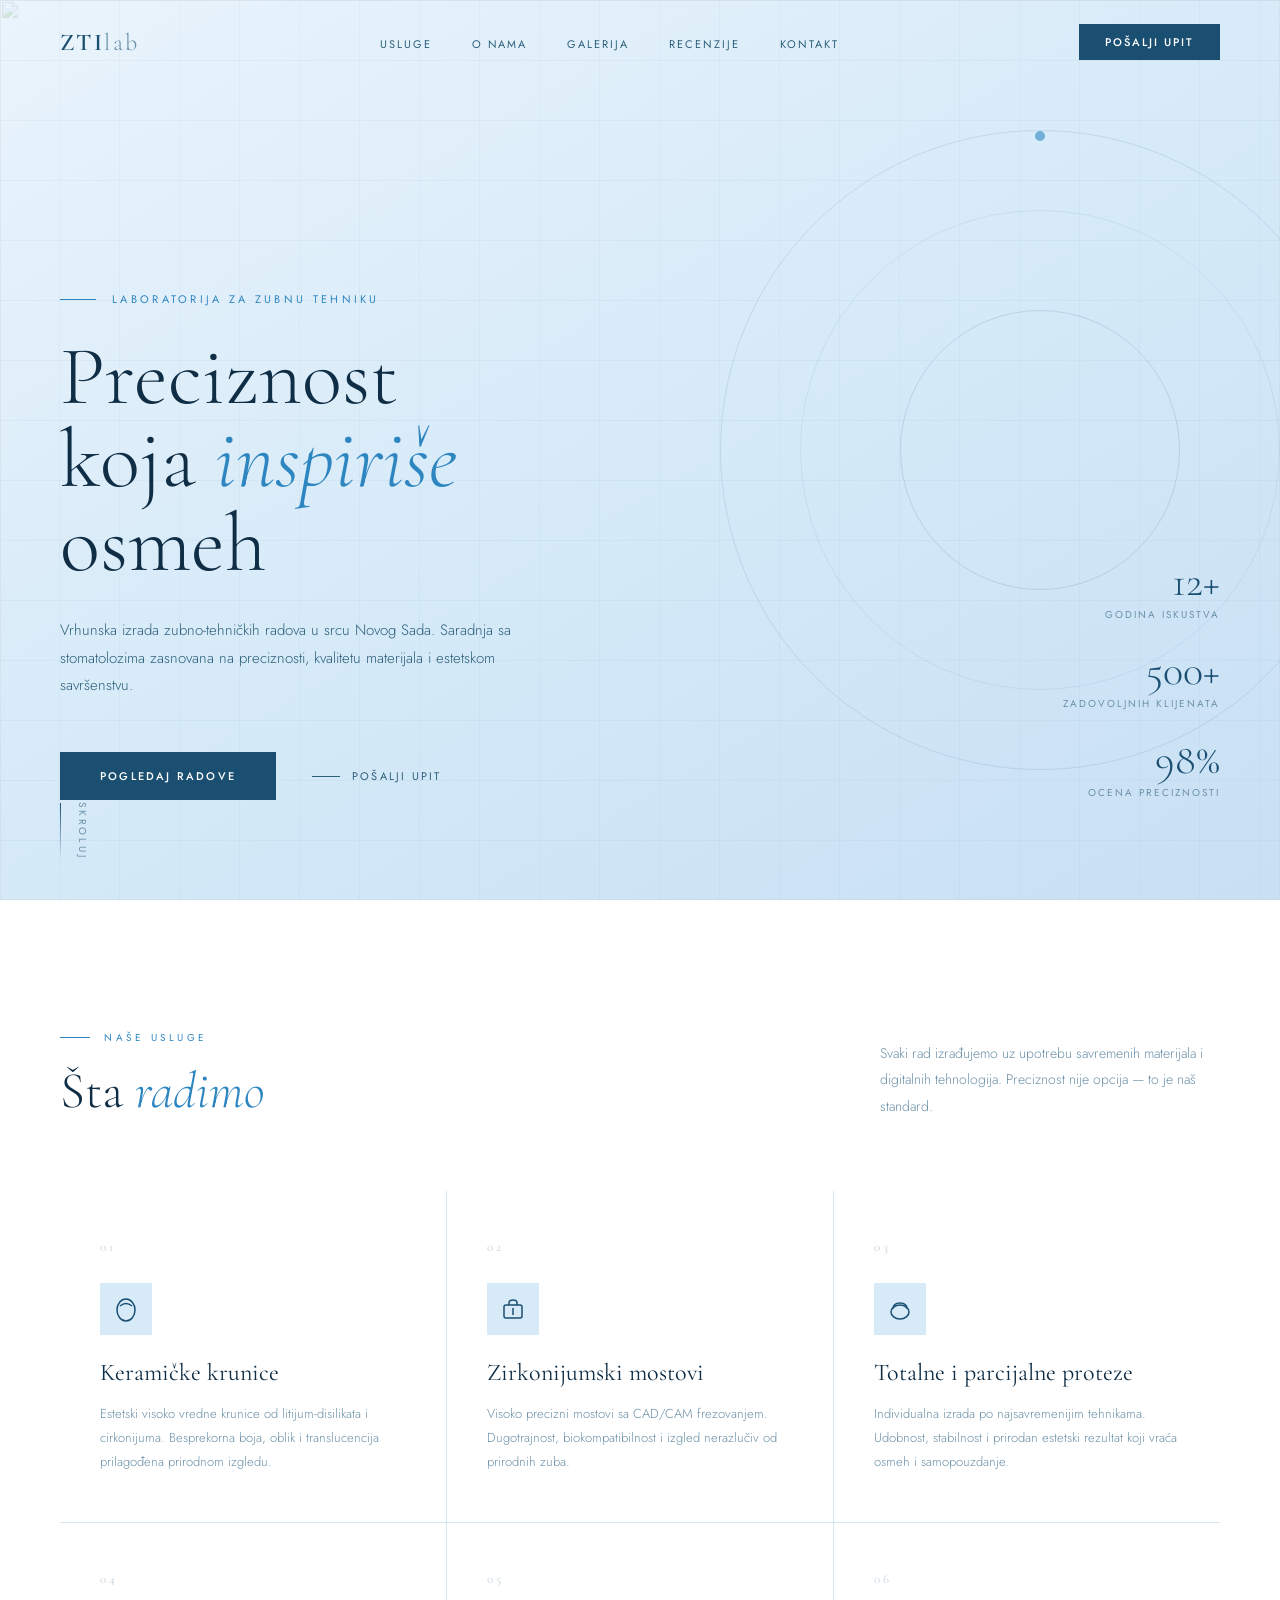
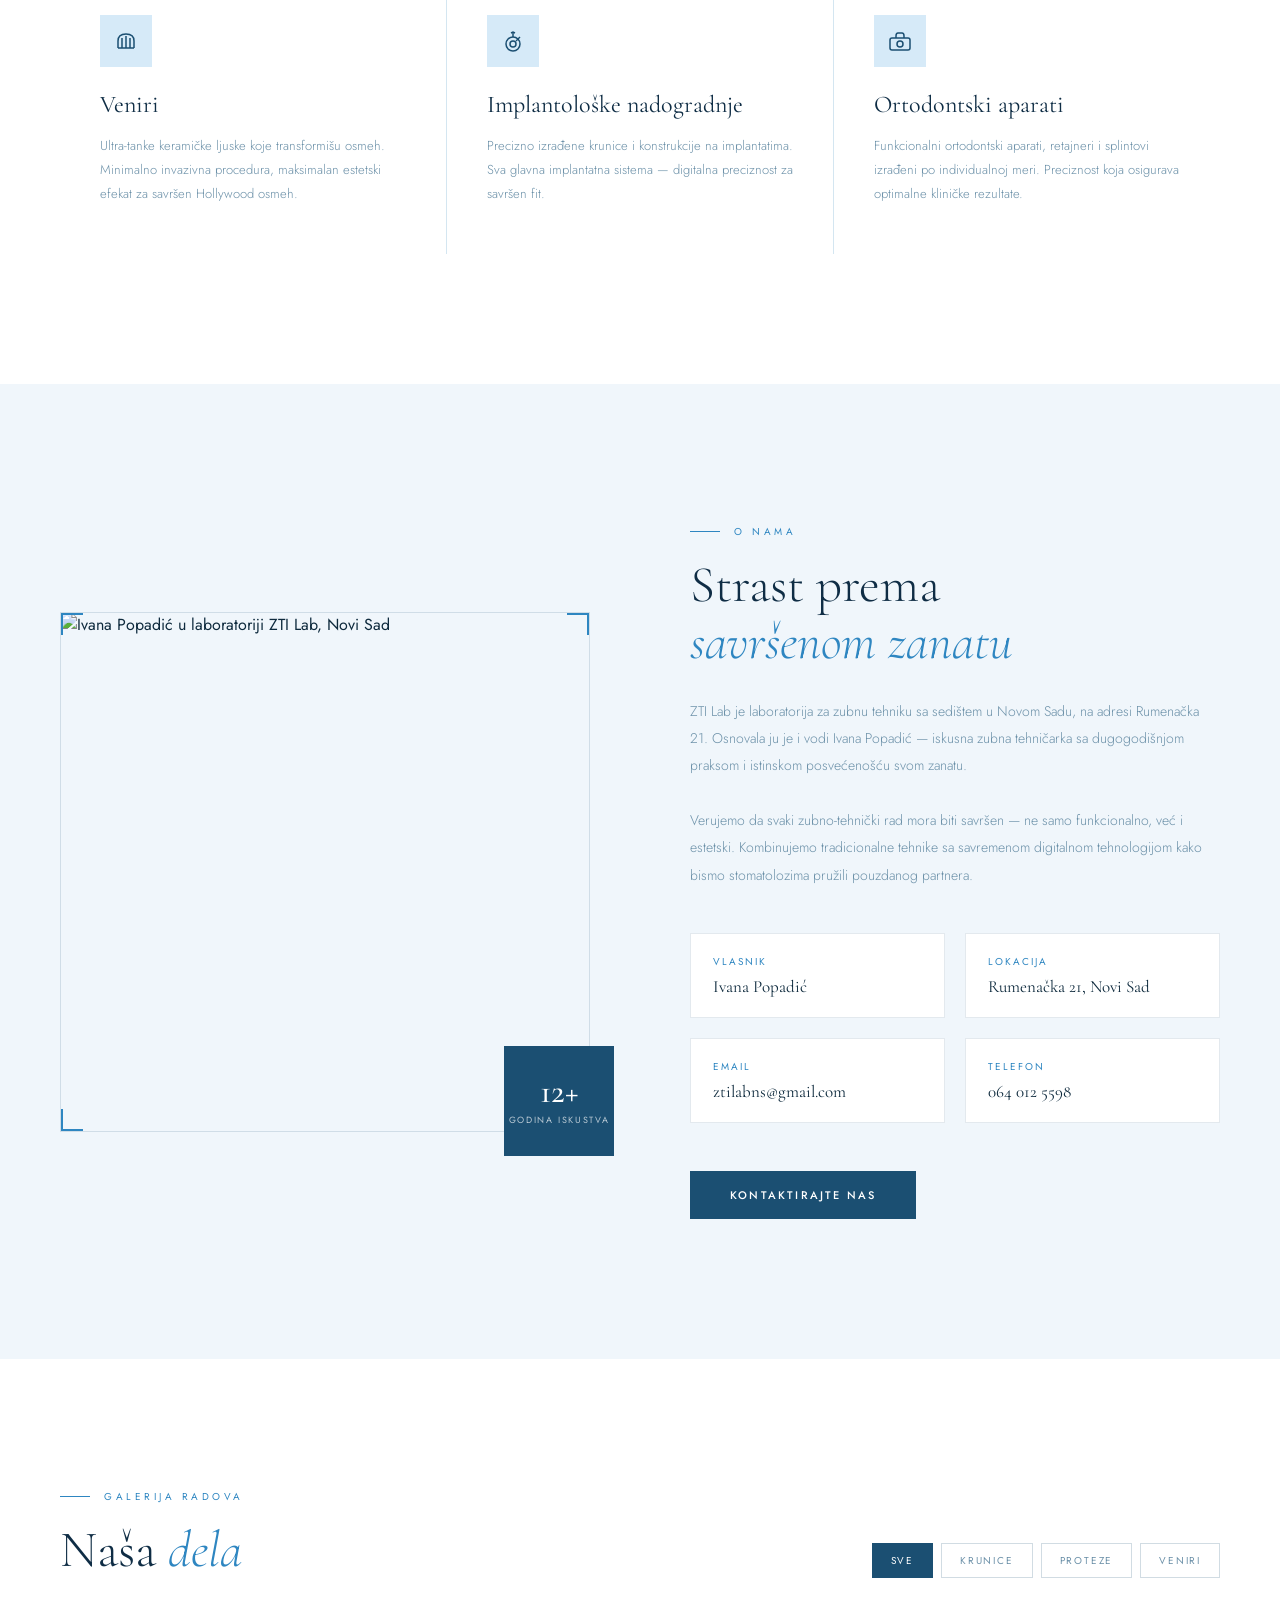
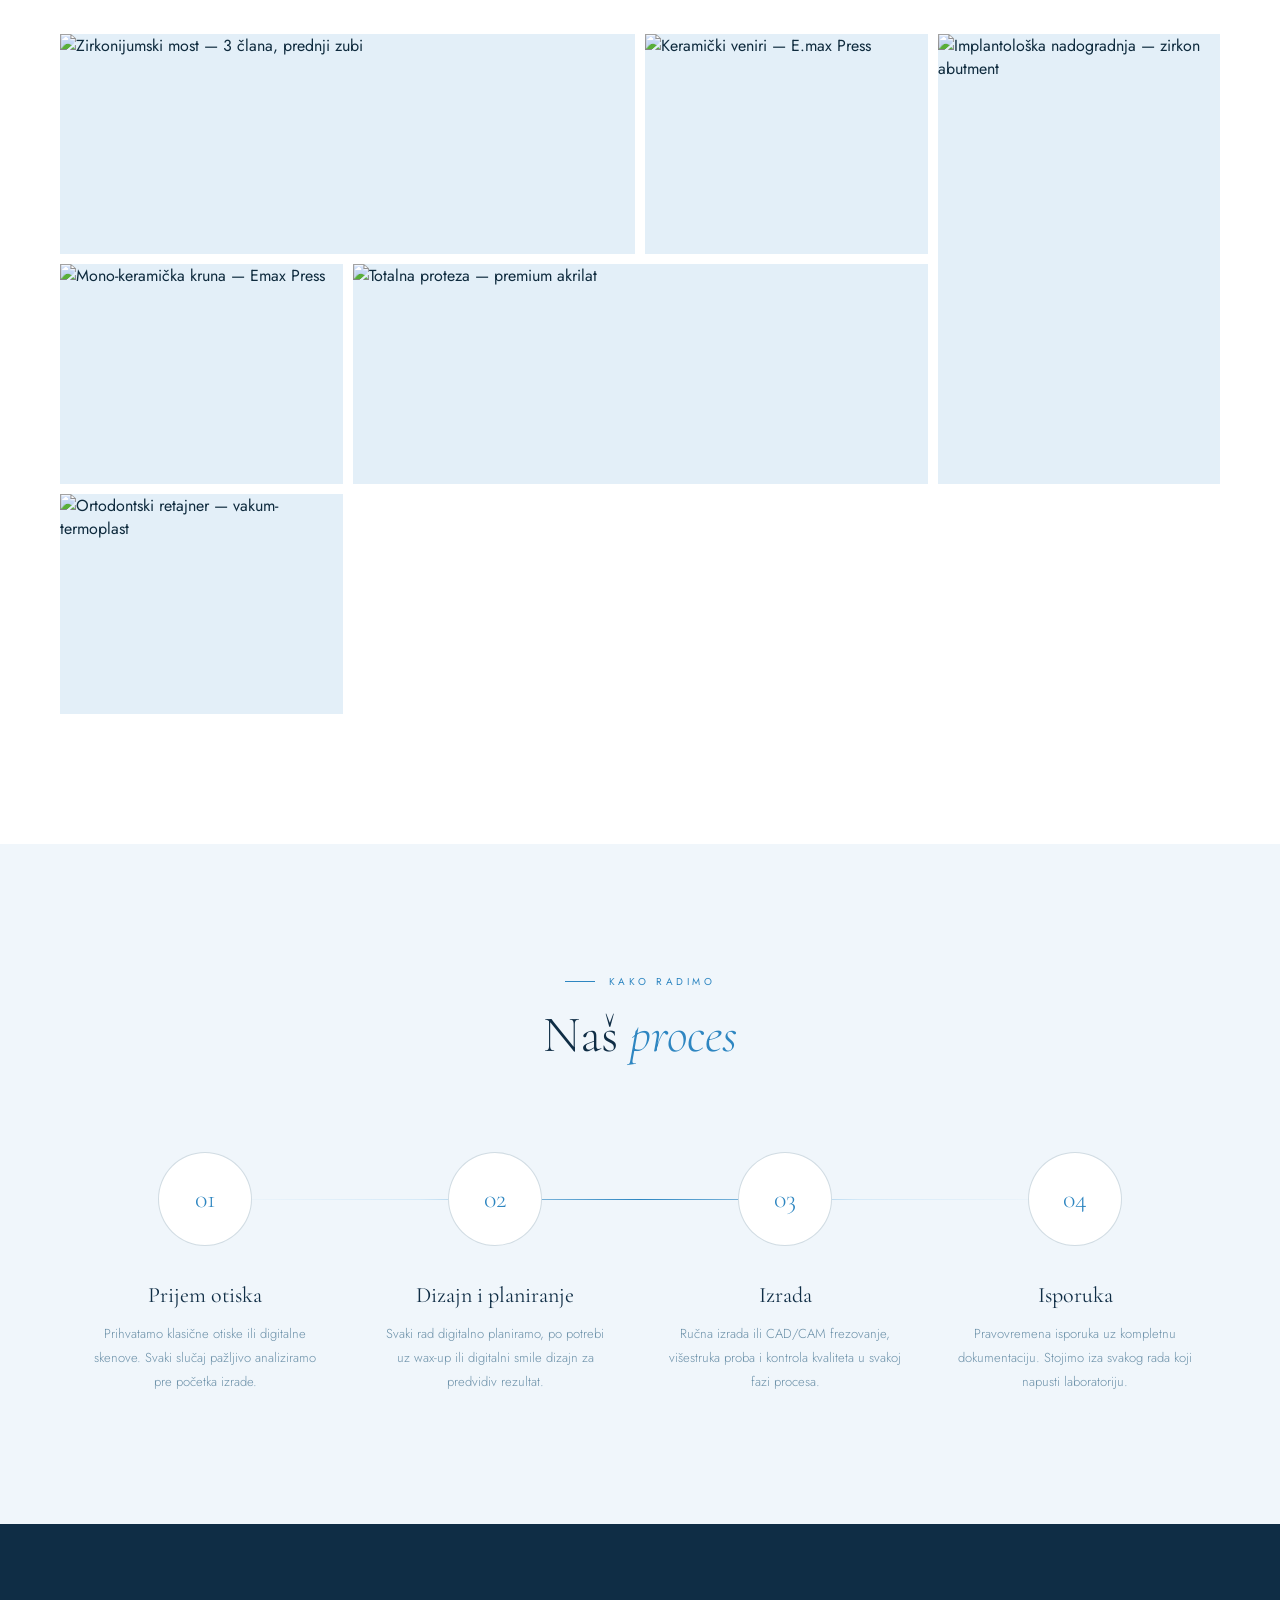
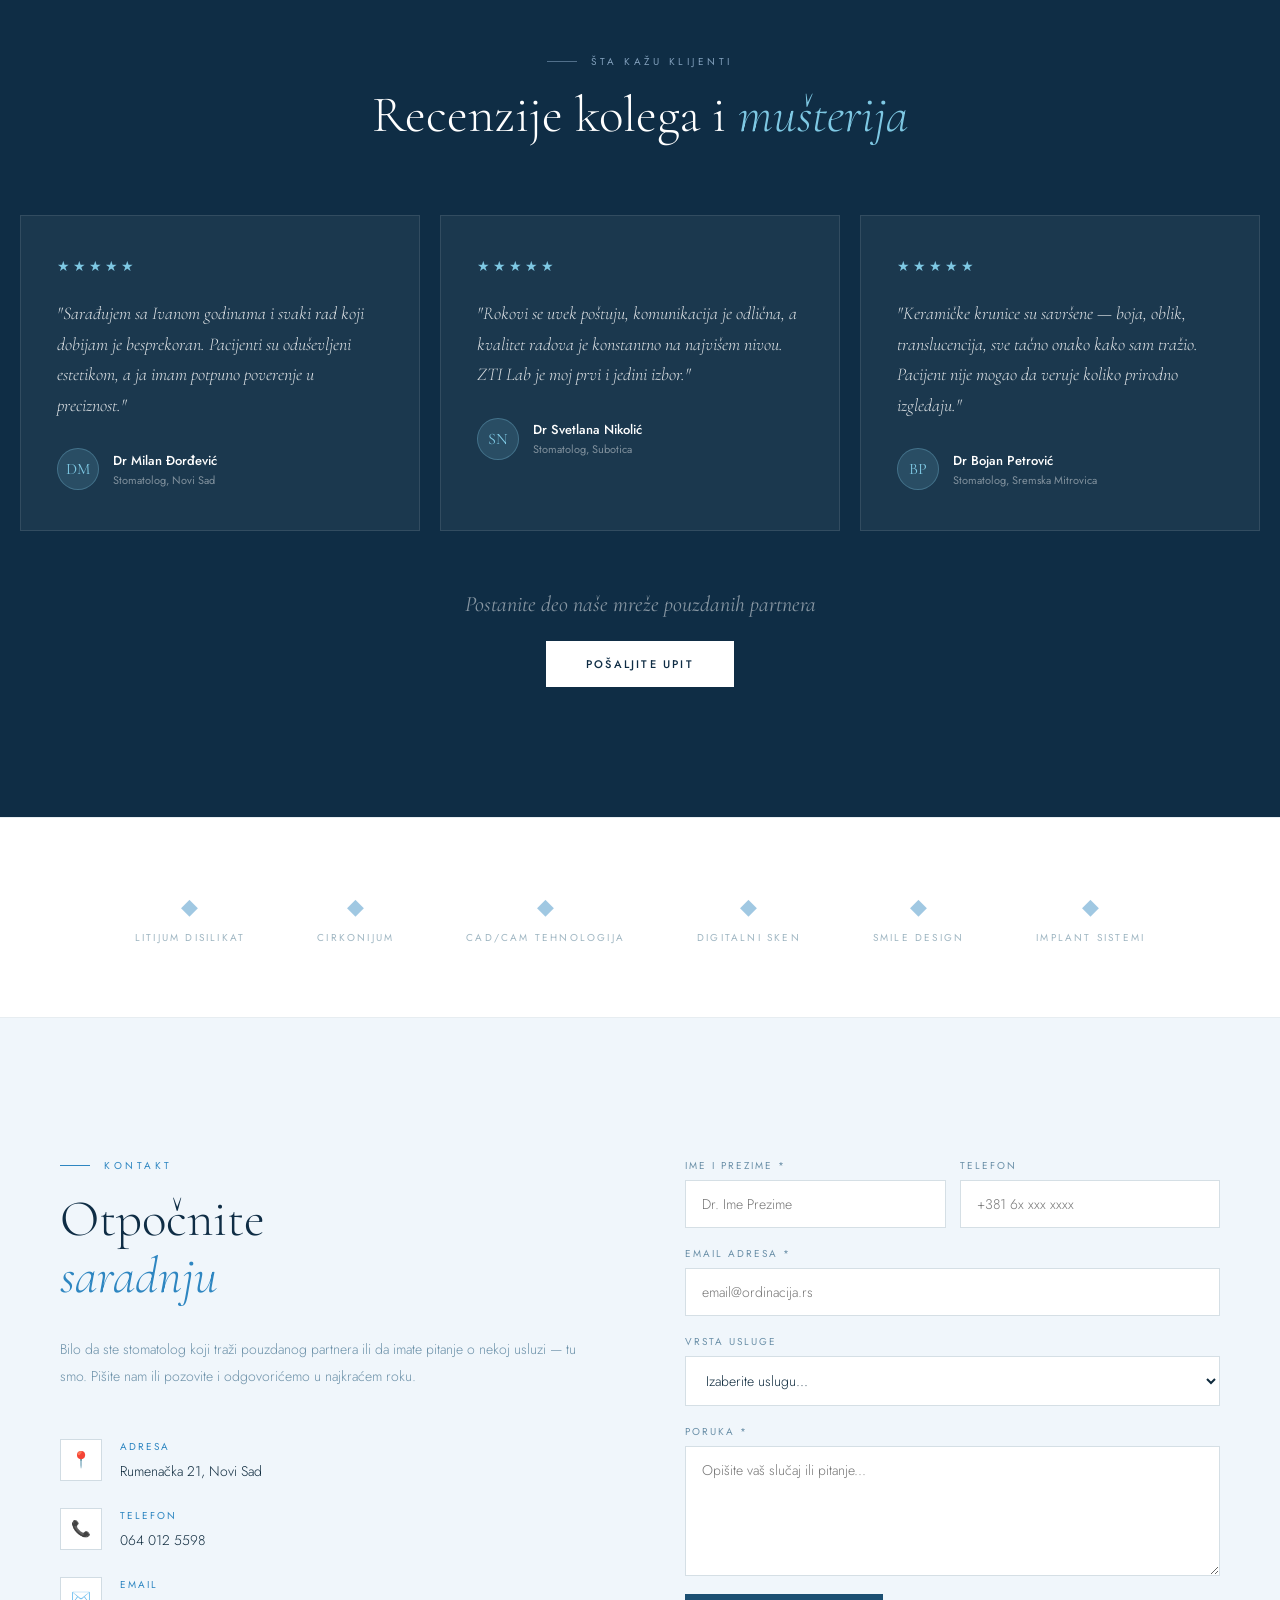
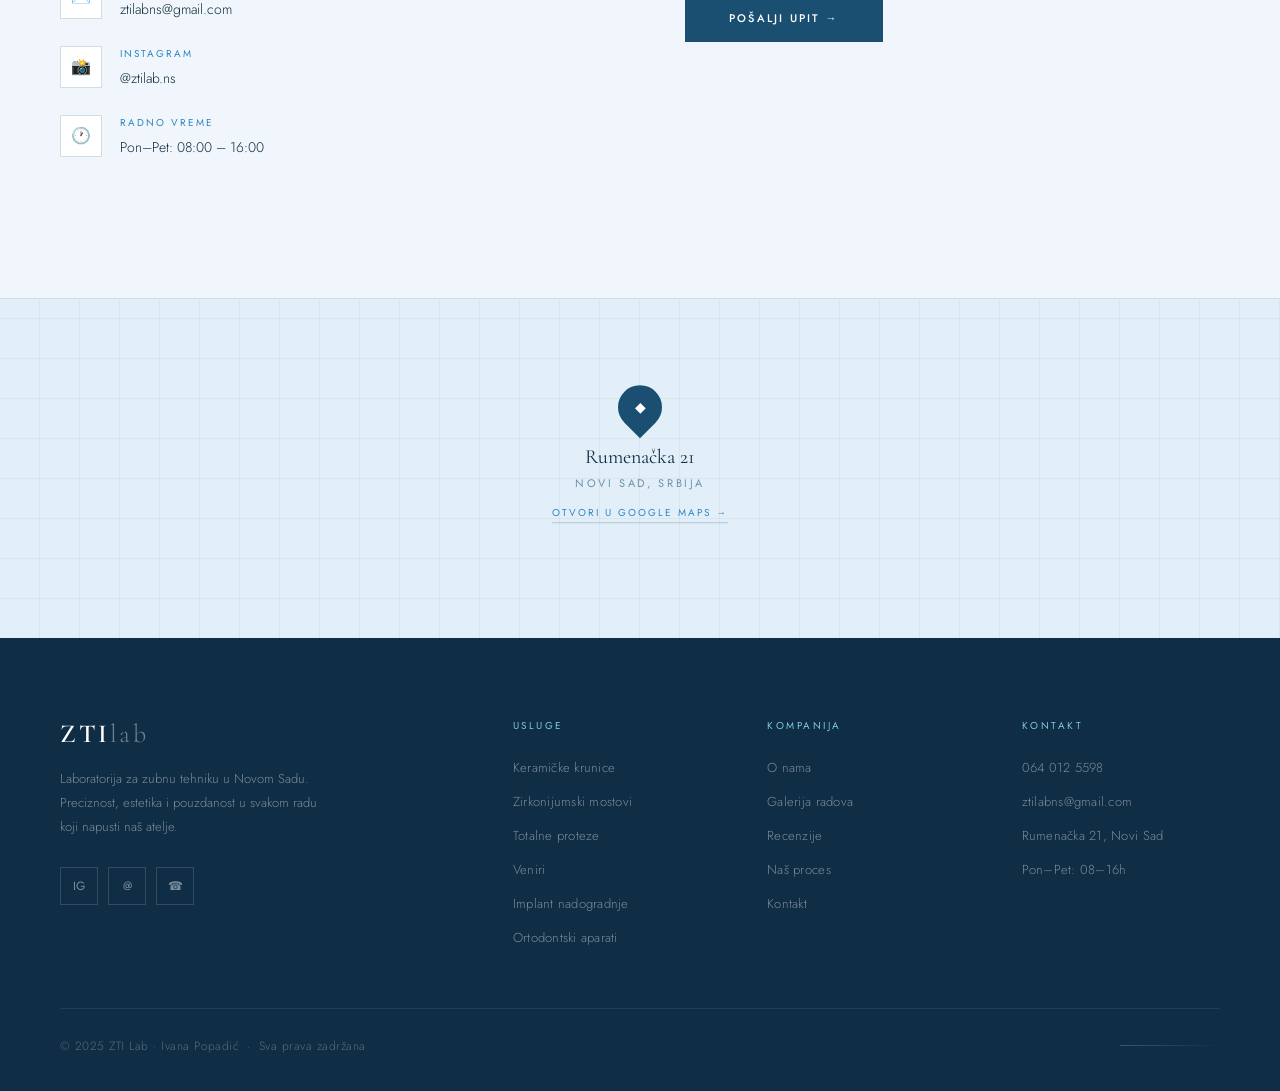
==== commit 70ca01a1: "Update index.html" ====
--- a/index.html
+++ b/index.html
@@ -1,9 +1,11 @@
+
 <!DOCTYPE html>
 <html lang="sr">
 <head>
 <meta charset="UTF-8">
 <meta name="viewport" content="width=device-width, initial-scale=1.0">
 <title>ZTI Lab – Laboratorija za Zubnu Tehniku | Novi Sad</title>
+<link rel="icon" type="image/png" href="favicon.png">
 <link rel="preconnect" href="https://fonts.googleapis.com">
 <link href="https://fonts.googleapis.com/css2?family=Cormorant+Garamond:ital,wght@0,300;0,400;0,500;0,600;1,300;1,400&family=Jost:wght@200;300;400;500&display=swap" rel="stylesheet">
 <style>
@@ -115,12 +117,28 @@
   overflow: hidden;
   background: linear-gradient(150deg, #EAF4FC 0%, #D6EAF8 50%, #C8E0F4 100%);
 }
+
+/* Hero background image — blagi overlay preko slike */
+.hero-bg-img {
+  position: absolute;
+  inset: 0;
+  z-index: 0;
+}
+.hero-bg-img img {
+  width: 100%;
+  height: 100%;
+  object-fit: cover;
+  object-position: center right;
+  opacity: 0.18;
+}
+
 .hero-circles {
   position: absolute;
   right: -80px; top: 50%;
   transform: translateY(-50%);
   width: 640px; height: 640px;
   pointer-events: none;
+  z-index: 1;
 }
 .hero-circle-1 {
   position: absolute;
@@ -156,6 +174,7 @@
 .hero-grid {
   position: absolute;
   inset: 0;
+  z-index: 0;
   background-image:
     repeating-linear-gradient(0deg, transparent, transparent 59px, rgba(27,79,114,0.04) 59px, rgba(27,79,114,0.04) 60px),
     repeating-linear-gradient(90deg, transparent, transparent 59px, rgba(27,79,114,0.04) 59px, rgba(27,79,114,0.04) 60px);
@@ -361,7 +380,6 @@
   font-family: 'Cormorant Garamond', serif;
   font-size: 13px;
   letter-spacing: 0.2em;
-  color: var(--blue-pale);
   color: rgba(27,79,114,0.25);
   margin-bottom: 28px;
 }
@@ -405,51 +423,34 @@
   position: relative;
   height: 520px;
 }
-.about-frame {
+
+/* About — prava slika laboratorije */
+.about-photo {
   position: absolute;
   inset: 0;
-  background: var(--white);
+  overflow: hidden;
   border: 1px solid rgba(27,79,114,0.15);
-  display: flex;
-  align-items: center;
-  justify-content: center;
-}
-.about-frame-inner {
-  width: calc(100% - 48px);
-  height: calc(100% - 48px);
-  background: linear-gradient(135deg, var(--bg) 0%, var(--bg-2) 100%);
-  display: flex;
-  flex-direction: column;
-  align-items: center;
-  justify-content: center;
-  gap: 20px;
-}
-.about-monogram {
-  font-family: 'Cormorant Garamond', serif;
-  font-size: 96px;
-  font-weight: 300;
-  color: rgba(27,79,114,0.1);
-  line-height: 1;
-}
-.about-frame-label {
-  font-size: 11px;
-  letter-spacing: 0.3em;
-  text-transform: uppercase;
-  color: var(--text-muted);
-}
-.about-frame-divider {
-  display: flex; align-items: center; gap: 16px;
-}
-.about-frame-divider-line { width: 48px; height: 1px; background: rgba(27,79,114,0.2); }
-.about-frame-divider-dot { width: 6px; height: 6px; background: var(--blue-light); transform: rotate(45deg); }
+}
+.about-photo img {
+  width: 100%;
+  height: 100%;
+  object-fit: cover;
+  object-position: center;
+  transition: transform 0.6s ease;
+}
+.about-photo:hover img { transform: scale(1.03); }
+
+/* Ugaoni dekorati ostaju na slici */
 .about-corner {
   position: absolute;
   width: 22px; height: 22px;
+  z-index: 2;
 }
 .about-corner.tl { top: 0; left: 0; border-top: 2px solid var(--blue-light); border-left: 2px solid var(--blue-light); }
 .about-corner.tr { top: 0; right: 0; border-top: 2px solid var(--blue-light); border-right: 2px solid var(--blue-light); }
 .about-corner.bl { bottom: 0; left: 0; border-bottom: 2px solid var(--blue-light); border-left: 2px solid var(--blue-light); }
 .about-corner.br { bottom: 0; right: 0; border-bottom: 2px solid var(--blue-light); border-right: 2px solid var(--blue-light); }
+
 .about-badge {
   position: absolute;
   bottom: -24px; right: -24px;
@@ -459,6 +460,7 @@
   flex-direction: column;
   align-items: center;
   justify-content: center;
+  z-index: 3;
 }
 .about-badge-num {
   font-family: 'Cormorant Garamond', serif;
@@ -545,16 +547,18 @@
 .gallery-item { position: relative; overflow: hidden; background: var(--bg-2); }
 .gallery-item.wide { grid-column: span 2; }
 .gallery-item.tall { grid-row: span 2; }
-.gallery-item-inner {
-  width: 100%; height: 100%;
-  display: flex;
-  align-items: center;
-  justify-content: center;
+
+/* Slike u galeriji */
+.gallery-item img {
+  width: 100%;
+  height: 100%;
+  object-fit: cover;
+  object-position: center;
   transition: transform 0.6s ease;
-  background: linear-gradient(135deg, var(--bg-2), var(--bg-3));
-  position: relative;
-}
-.gallery-item:hover .gallery-item-inner { transform: scale(1.04); }
+  display: block;
+}
+.gallery-item:hover img { transform: scale(1.04); }
+
 .gallery-overlay {
   position: absolute;
   inset: 0;
@@ -564,6 +568,7 @@
   display: flex;
   align-items: flex-end;
   padding: 22px;
+  z-index: 1;
 }
 .gallery-item:hover .gallery-overlay { opacity: 1; }
 .gallery-label {
@@ -578,7 +583,21 @@
   color: rgba(180,210,240,0.85);
   margin-top: 4px;
 }
-.gallery-art { opacity: 0.3; }
+
+/* Fallback ako slika ne postoji — placeholder boja */
+.gallery-item .img-placeholder {
+  width: 100%;
+  height: 100%;
+  background: linear-gradient(135deg, var(--bg-2), var(--bg-3));
+  display: flex;
+  align-items: center;
+  justify-content: center;
+  font-family: 'Cormorant Garamond', serif;
+  font-size: 13px;
+  letter-spacing: 0.2em;
+  color: rgba(27,79,114,0.3);
+  text-transform: uppercase;
+}
 
 /* PROCES */
 .process {
@@ -1047,6 +1066,12 @@
 <!-- HERO -->
 <section class="hero" id="hero">
   <div class="hero-grid"></div>
+
+  <!-- hero-bg.png: blagi pozadinski motiv (detalj rada, ruka tehničara ili zub na radnoj površini) -->
+  <div class="hero-bg-img">
+    <img src="images/hero-bg.png" alt="" aria-hidden="true">
+  </div>
+
   <div class="hero-circles">
     <div class="hero-circle-1"><div class="hero-dot"></div></div>
     <div class="hero-circle-2"></div>
@@ -1156,20 +1181,20 @@
 <!-- O NAMA -->
 <section class="about" id="onama">
   <div class="about-visual reveal">
-    <div class="about-frame">
+    <!--
+      about-lab.png: fotografija laboratorije ili Ivane pri radu
+      Preporučene dimenzije: minimum 900×1040px, portretna orijentacija
+    -->
+    <div class="about-photo">
       <span class="about-corner tl"></span>
       <span class="about-corner tr"></span>
       <span class="about-corner bl"></span>
       <span class="about-corner br"></span>
-      <div class="about-frame-inner">
-        <div class="about-monogram">ZTI</div>
-        <div class="about-frame-label">Est. 2012 · Novi Sad</div>
-        <div class="about-frame-divider">
-          <div class="about-frame-divider-line"></div>
-          <div class="about-frame-divider-dot"></div>
-          <div class="about-frame-divider-line"></div>
-        </div>
-      </div>
+      <img
+        src="images/about-lab.png"
+        alt="Ivana Popadić u laboratoriji ZTI Lab, Novi Sad"
+        loading="lazy"
+      >
     </div>
     <div class="about-badge">
       <div class="about-badge-num">12+</div>
@@ -1221,88 +1246,127 @@
     </div>
   </div>
   <div class="gallery-grid reveal">
-    <div class="gallery-item wide">
-      <div class="gallery-item-inner">
-        <svg class="gallery-art" viewBox="0 0 560 220" width="380" fill="none" xmlns="http://www.w3.org/2000/svg">
-          <path d="M40 170 Q80 110 130 130 Q160 142 190 122 Q230 95 270 118 Q310 142 340 122 Q380 98 420 128 Q460 155 520 170" stroke="#1B4F72" stroke-width="2"/>
-          <ellipse cx="190" cy="118" rx="38" ry="52" stroke="#2E86C1" stroke-width="1.5" fill="rgba(46,134,193,0.06)"/>
-          <ellipse cx="270" cy="110" rx="38" ry="56" stroke="#2E86C1" stroke-width="1.5" fill="rgba(46,134,193,0.06)"/>
-          <ellipse cx="420" cy="122" rx="38" ry="50" stroke="#2E86C1" stroke-width="1.5" fill="rgba(46,134,193,0.06)"/>
-          <text x="280" y="205" text-anchor="middle" fill="rgba(27,79,114,0.35)" font-family="Cormorant Garamond" font-size="13" letter-spacing="7">ZIRKONIJUMSKI MOST · 3 ČLANA</text>
-        </svg>
-        <div class="gallery-overlay">
-          <div><div class="gallery-label">Zirkonijumski most — 3 člana</div><div class="gallery-sublabel">Anterior estetika · 2024</div></div>
-        </div>
-      </div>
-    </div>
-    <div class="gallery-item">
-      <div class="gallery-item-inner">
-        <svg class="gallery-art" viewBox="0 0 220 220" width="130" fill="none" xmlns="http://www.w3.org/2000/svg">
-          <ellipse cx="110" cy="124" rx="52" ry="66" stroke="#2E86C1" stroke-width="1.5" fill="rgba(46,134,193,0.05)"/>
-          <path d="M68 110 Q110 76 152 110" stroke="#1B4F72" stroke-width="1"/>
-          <line x1="110" y1="76" x2="110" y2="58" stroke="#1B4F72" stroke-width="1"/>
-          <circle cx="110" cy="52" r="6" stroke="#2E86C1" stroke-width="1.5" fill="rgba(46,134,193,0.1)"/>
-          <text x="110" y="210" text-anchor="middle" fill="rgba(27,79,114,0.35)" font-family="Cormorant Garamond" font-size="11" letter-spacing="4">VENEER</text>
-        </svg>
-        <div class="gallery-overlay">
-          <div><div class="gallery-label">Keramički veniri</div><div class="gallery-sublabel">E.max Press · 2024</div></div>
-        </div>
-      </div>
-    </div>
-    <div class="gallery-item tall">
-      <div class="gallery-item-inner">
-        <svg class="gallery-art" viewBox="0 0 220 440" width="100" fill="none" xmlns="http://www.w3.org/2000/svg">
-          <ellipse cx="110" cy="148" rx="54" ry="74" stroke="#2E86C1" stroke-width="1.5" fill="rgba(46,134,193,0.05)"/>
-          <ellipse cx="110" cy="310" rx="50" ry="66" stroke="#1B4F72" stroke-width="1.5" fill="rgba(27,79,114,0.04)"/>
-          <path d="M56 222 Q110 258 164 222" stroke="#2E86C1" stroke-width="1" stroke-dasharray="4 4"/>
-          <line x1="110" y1="74" x2="110" y2="244" stroke="rgba(27,79,114,0.2)" stroke-width="1"/>
-          <text x="110" y="424" text-anchor="middle" fill="rgba(27,79,114,0.35)" font-family="Cormorant Garamond" font-size="11" letter-spacing="3">IMPLANT</text>
-        </svg>
-        <div class="gallery-overlay">
-          <div><div class="gallery-label">Implantološka nadogradnja</div><div class="gallery-sublabel">Zirkon abutment · 2024</div></div>
-        </div>
-      </div>
-    </div>
-    <div class="gallery-item">
-      <div class="gallery-item-inner">
-        <svg class="gallery-art" viewBox="0 0 220 220" width="130" fill="none" xmlns="http://www.w3.org/2000/svg">
-          <path d="M36 170 Q110 62 184 170" stroke="#1B4F72" stroke-width="1.5" fill="rgba(46,134,193,0.05)"/>
-          <path d="M58 170 Q110 86 162 170" stroke="#2E86C1" stroke-width="1"/>
-          <circle cx="110" cy="72" r="18" stroke="#2E86C1" stroke-width="1.5" fill="rgba(46,134,193,0.07)"/>
-          <text x="110" y="210" text-anchor="middle" fill="rgba(27,79,114,0.35)" font-family="Cormorant Garamond" font-size="11" letter-spacing="4">E.MAX</text>
-        </svg>
-        <div class="gallery-overlay">
-          <div><div class="gallery-label">Mono-keramička kruna</div><div class="gallery-sublabel">Emax Press · 2025</div></div>
-        </div>
-      </div>
-    </div>
-    <div class="gallery-item wide">
-      <div class="gallery-item-inner">
-        <svg class="gallery-art" viewBox="0 0 560 220" width="380" fill="none" xmlns="http://www.w3.org/2000/svg">
-          <path d="M44 144 Q100 76 156 96 L200 88 Q248 68 280 88 L324 96 Q380 76 436 96 Q492 118 516 144" stroke="#1B4F72" stroke-width="1.5" fill="none"/>
-          <rect x="72" y="136" width="416" height="28" rx="4" stroke="#2E86C1" stroke-width="1" fill="rgba(46,134,193,0.04)"/>
-          <text x="280" y="205" text-anchor="middle" fill="rgba(27,79,114,0.35)" font-family="Cormorant Garamond" font-size="13" letter-spacing="7">TOTALNA PROTEZA · PREMIUM</text>
-        </svg>
-        <div class="gallery-overlay">
-          <div><div class="gallery-label">Totalna proteza</div><div class="gallery-sublabel">Premium akrilat · 2025</div></div>
-        </div>
-      </div>
-    </div>
-    <div class="gallery-item">
-      <div class="gallery-item-inner">
-        <svg class="gallery-art" viewBox="0 0 220 220" width="130" fill="none" xmlns="http://www.w3.org/2000/svg">
-          <path d="M36 136 Q110 56 184 136" stroke="#1B4F72" stroke-width="1.5" fill="rgba(46,134,193,0.05)"/>
-          <path d="M58 136 Q110 76 162 136" stroke="#2E86C1" stroke-width="1" fill="rgba(27,79,114,0.03)"/>
-          <line x1="76" y1="136" x2="76" y2="190" stroke="#2E86C1" stroke-width="1"/>
-          <line x1="144" y1="136" x2="144" y2="190" stroke="#2E86C1" stroke-width="1"/>
-          <line x1="66" y1="190" x2="154" y2="190" stroke="#1B4F72" stroke-width="1.5"/>
-          <text x="110" y="212" text-anchor="middle" fill="rgba(27,79,114,0.35)" font-family="Cormorant Garamond" font-size="11" letter-spacing="3">RETAJNER</text>
-        </svg>
-        <div class="gallery-overlay">
-          <div><div class="gallery-label">Ortodontski retajner</div><div class="gallery-sublabel">Vakum-termoplast · 2025</div></div>
-        </div>
-      </div>
-    </div>
+
+    <!--
+      gallery-zirkon-most.png
+      Pozicija: WIDE (zauzima 2 kolone), visina 220px
+      Sadržaj: fotografija zirkonijumskog mosta (3 člana, prednji zubi)
+      Preporučene dimenzije: min 1000×440px, landscape
+    -->
+    <div class="gallery-item wide" data-category="krunice">
+      <img
+        src="images/gallery-zirkon-most.png"
+        alt="Zirkonijumski most — 3 člana, prednji zubi"
+        loading="lazy"
+      >
+      <div class="gallery-overlay">
+        <div>
+          <div class="gallery-label">Zirkonijumski most — 3 člana</div>
+          <div class="gallery-sublabel">Anterior estetika · 2024</div>
+        </div>
+      </div>
+    </div>
+
+    <!--
+      gallery-veniri.png
+      Pozicija: normalna ćelija, visina 220px
+      Sadržaj: keramički veniri, gotov rad (frontalni pogled)
+      Preporučene dimenzije: min 500×440px, može i square
+    -->
+    <div class="gallery-item" data-category="veniri">
+      <img
+        src="images/gallery-veniri.png"
+        alt="Keramički veniri — E.max Press"
+        loading="lazy"
+      >
+      <div class="gallery-overlay">
+        <div>
+          <div class="gallery-label">Keramički veniri</div>
+          <div class="gallery-sublabel">E.max Press · 2024</div>
+        </div>
+      </div>
+    </div>
+
+    <!--
+      gallery-implant.png
+      Pozicija: TALL (zauzima 2 reda), visina 440px
+      Sadržaj: implantološka nadogradnja sa zirkon abutmentom
+      Preporučene dimenzije: min 500×880px, portretna orijentacija
+    -->
+    <div class="gallery-item tall" data-category="krunice">
+      <img
+        src="images/gallery-implant.png"
+        alt="Implantološka nadogradnja — zirkon abutment"
+        loading="lazy"
+      >
+      <div class="gallery-overlay">
+        <div>
+          <div class="gallery-label">Implantološka nadogradnja</div>
+          <div class="gallery-sublabel">Zirkon abutment · 2024</div>
+        </div>
+      </div>
+    </div>
+
+    <!--
+      gallery-emax-kruna.png
+      Pozicija: normalna ćelija, visina 220px
+      Sadržaj: mono-keramička kruna Emax Press
+      Preporučene dimenzije: min 500×440px
+    -->
+    <div class="gallery-item" data-category="krunice">
+      <img
+        src="images/gallery-emax-kruna.png"
+        alt="Mono-keramička kruna — Emax Press"
+        loading="lazy"
+      >
+      <div class="gallery-overlay">
+        <div>
+          <div class="gallery-label">Mono-keramička kruna</div>
+          <div class="gallery-sublabel">Emax Press · 2025</div>
+        </div>
+      </div>
+    </div>
+
+    <!--
+      gallery-proteza.png
+      Pozicija: WIDE (zauzima 2 kolone), visina 220px
+      Sadržaj: totalna proteza, premium akrilat
+      Preporučene dimenzije: min 1000×440px, landscape
+    -->
+    <div class="gallery-item wide" data-category="proteze">
+      <img
+        src="images/gallery-proteza.png"
+        alt="Totalna proteza — premium akrilat"
+        loading="lazy"
+      >
+      <div class="gallery-overlay">
+        <div>
+          <div class="gallery-label">Totalna proteza</div>
+          <div class="gallery-sublabel">Premium akrilat · 2025</div>
+        </div>
+      </div>
+    </div>
+
+    <!--
+      gallery-retajner.png
+      Pozicija: normalna ćelija, visina 220px
+      Sadržaj: ortodontski retajner, vakum-termoplast
+      Preporučene dimenzije: min 500×440px
+    -->
+    <div class="gallery-item" data-category="ostalo">
+      <img
+        src="images/gallery-retajner.png"
+        alt="Ortodontski retajner — vakum-termoplast"
+        loading="lazy"
+      >
+      <div class="gallery-overlay">
+        <div>
+          <div class="gallery-label">Ortodontski retajner</div>
+          <div class="gallery-sublabel">Vakum-termoplast · 2025</div>
+        </div>
+      </div>
+    </div>
+
   </div>
 </section>
 
@@ -1340,7 +1404,7 @@
 <section class="reviews" id="recenzije">
   <div class="reviews-header reveal">
     <div class="section-label">Šta kažu klijenti</div>
-    <h2 class="section-title">Reči <em>hvale</em></h2>
+    <h2 class="section-title">Recenzije kolega i <em> mušterija</em></h2>
   </div>
   <div style="overflow:hidden;">
     <div class="reviews-track">
@@ -1586,11 +1650,21 @@
   }, { threshold: 0.1 });
   document.querySelectorAll('.reveal').forEach(r => observer.observe(r));
 
-  // Gallery filter buttons
+  // Gallery filter — filtrira po data-category atributu
   document.querySelectorAll('.filter-btn').forEach(btn => {
     btn.addEventListener('click', function() {
       document.querySelectorAll('.filter-btn').forEach(b => b.classList.remove('active'));
       this.classList.add('active');
+      const filter = this.textContent.trim().toLowerCase();
+      document.querySelectorAll('.gallery-item').forEach(item => {
+        if (filter === 'sve') {
+          item.style.display = '';
+        } else {
+          const cat = item.dataset.category || '';
+          const map = { 'krunice': 'krunice', 'proteze': 'proteze', 'veniri': 'veniri' };
+          item.style.display = (cat === (map[filter] || filter)) ? '' : 'none';
+        }
+      });
     });
   });
 
@@ -1615,4 +1689,4 @@
   });
 </script>
 </body>
-</html>+</html>
